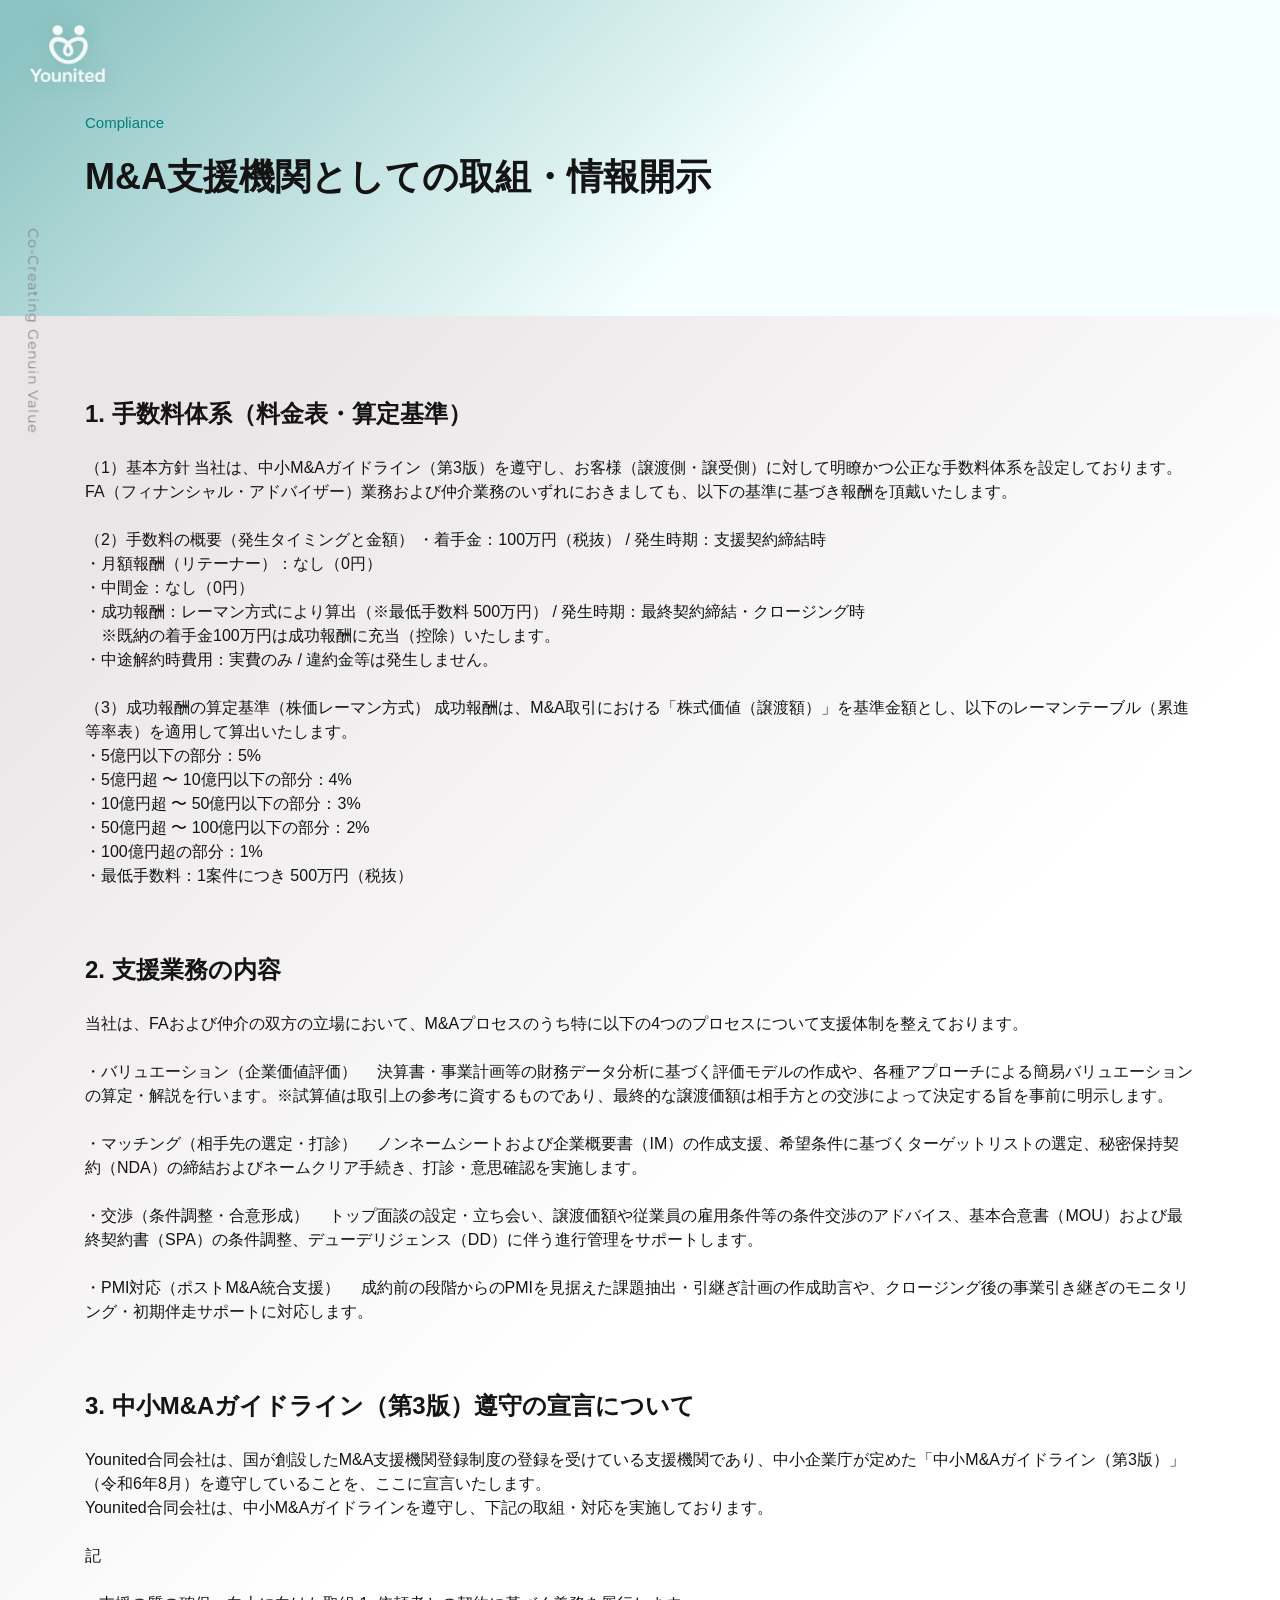
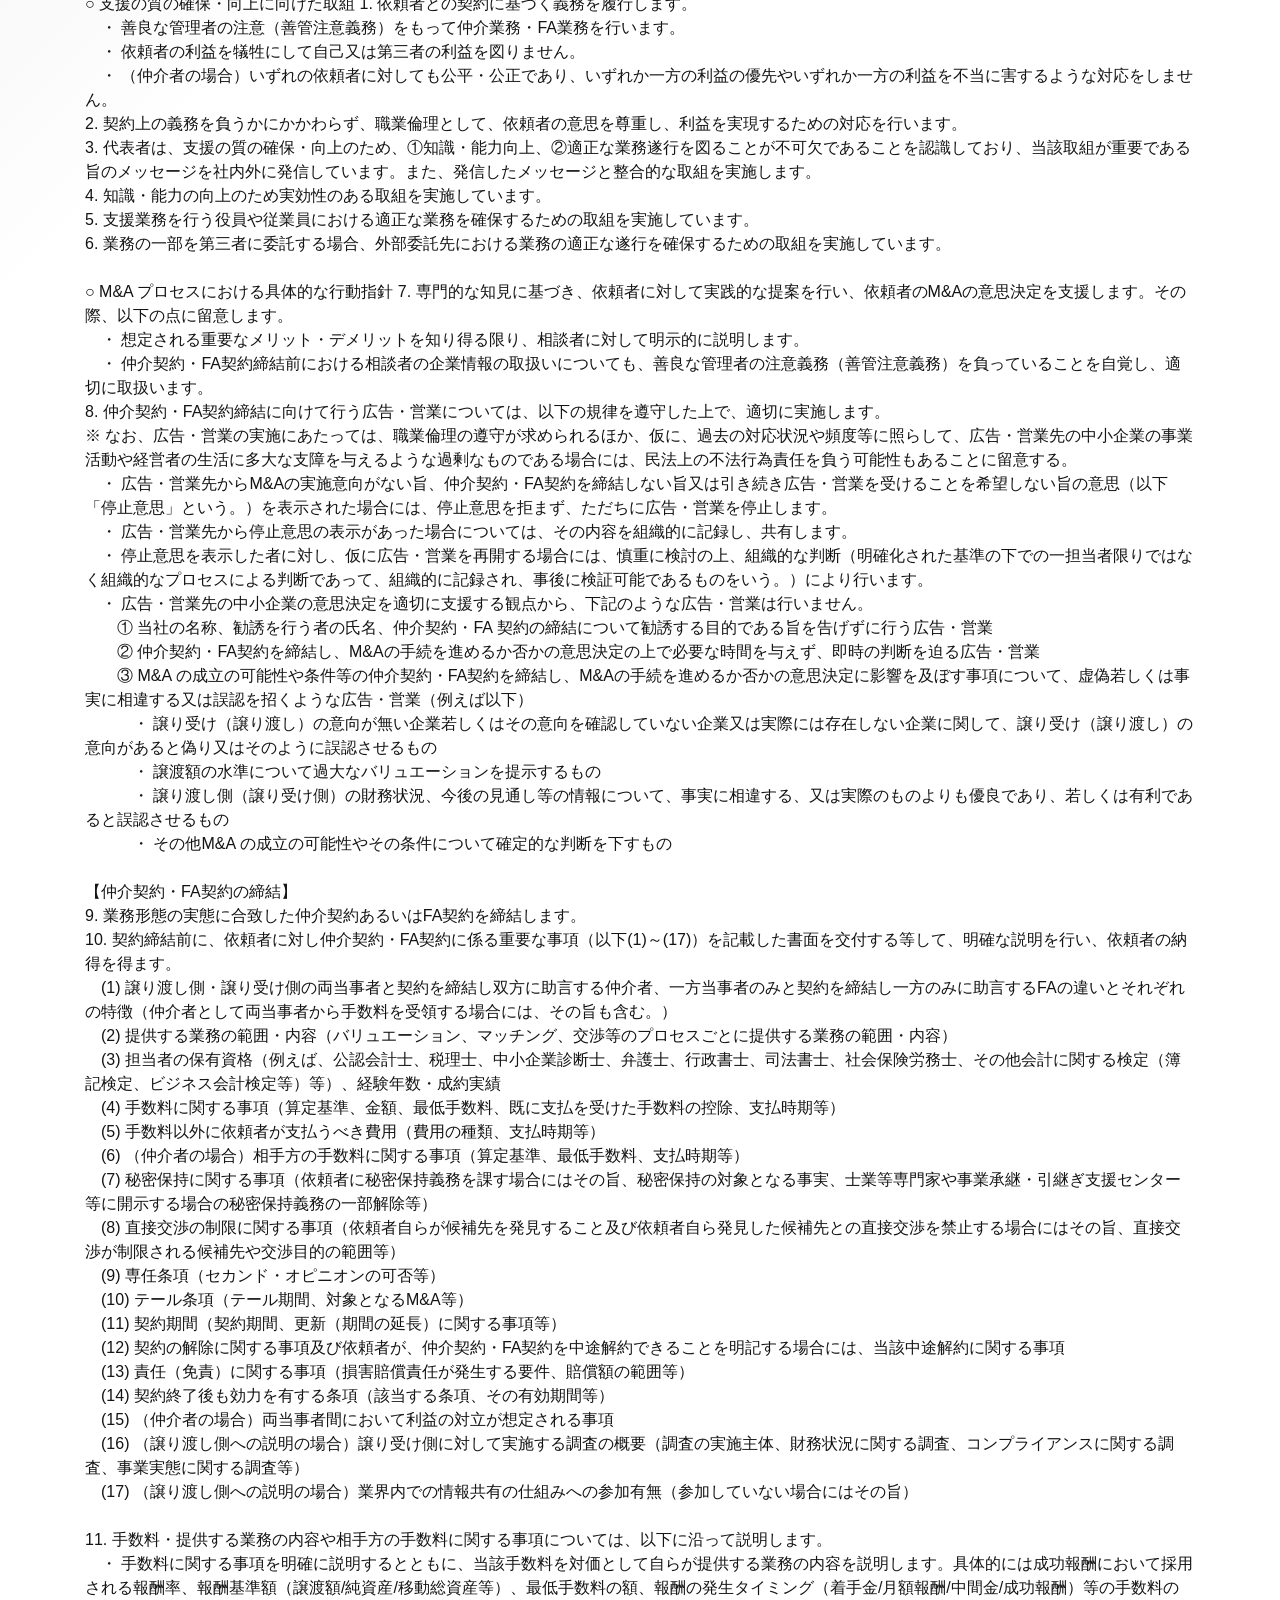
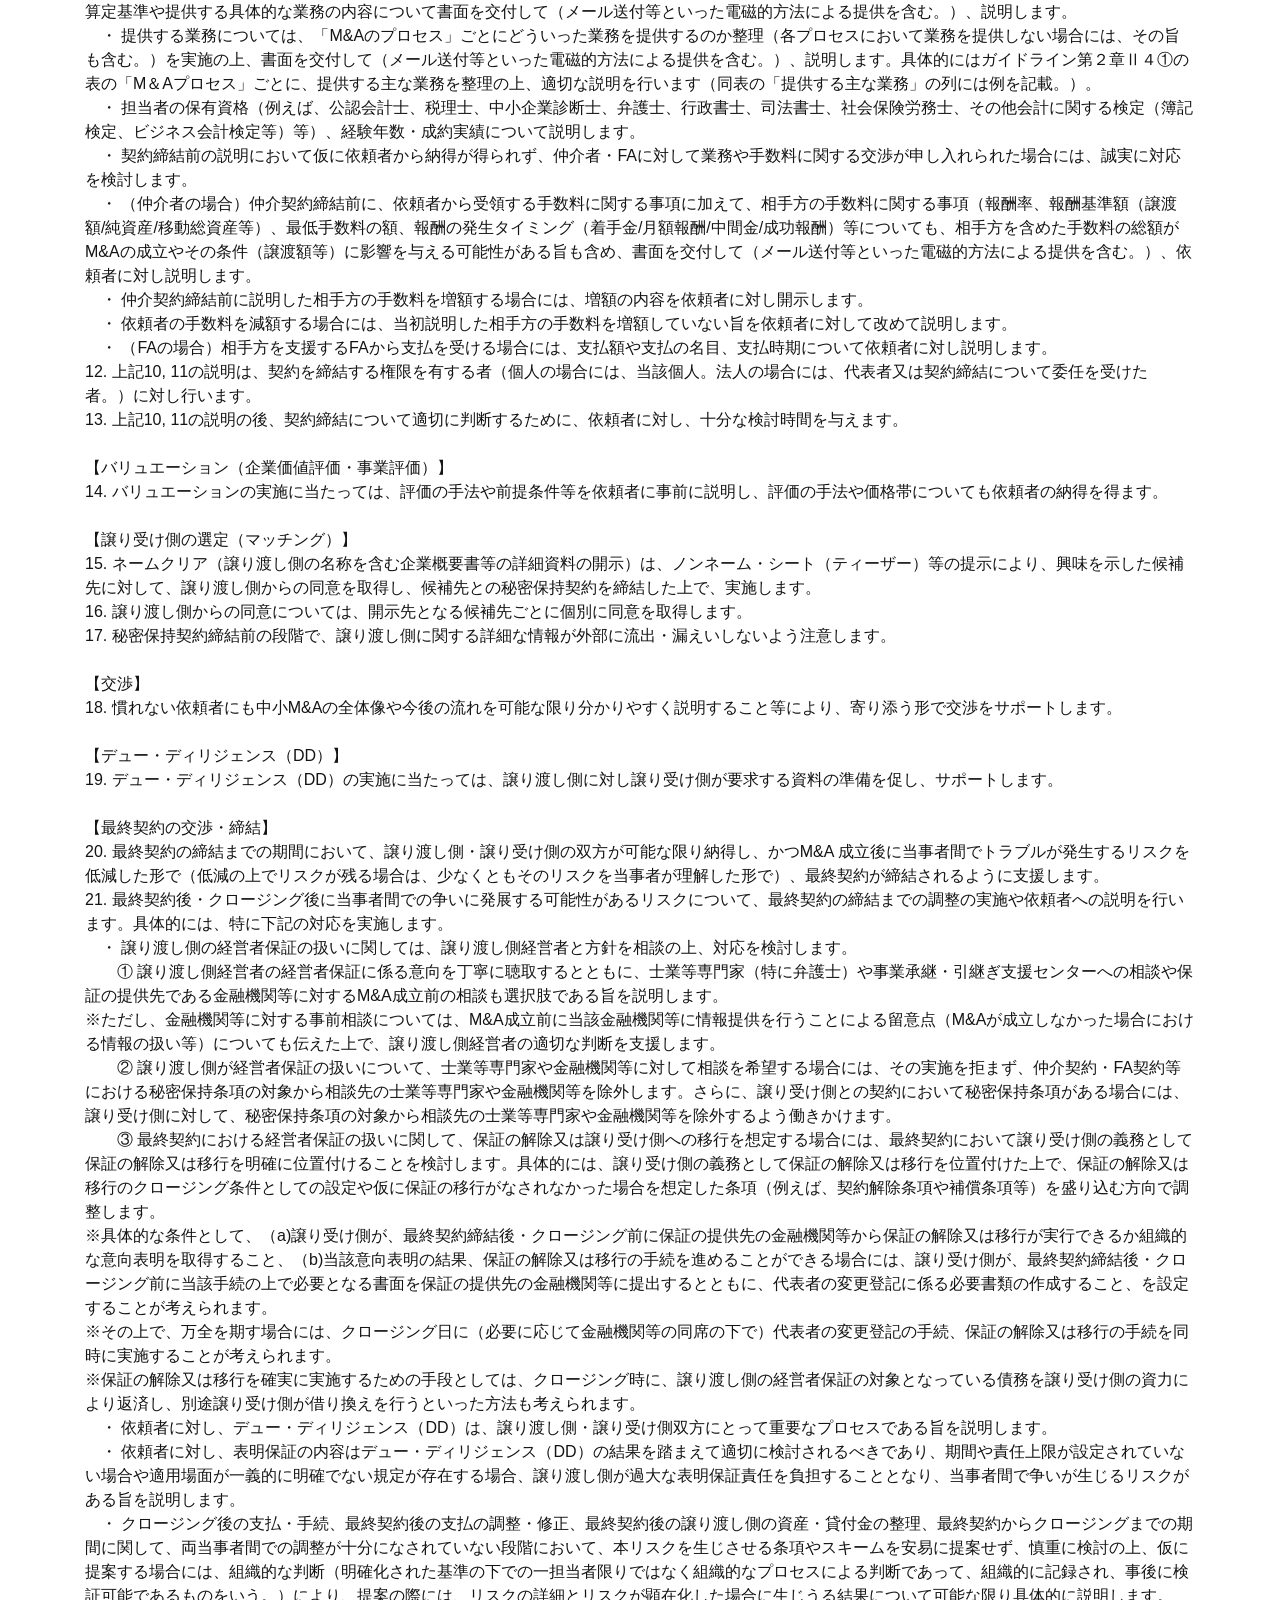
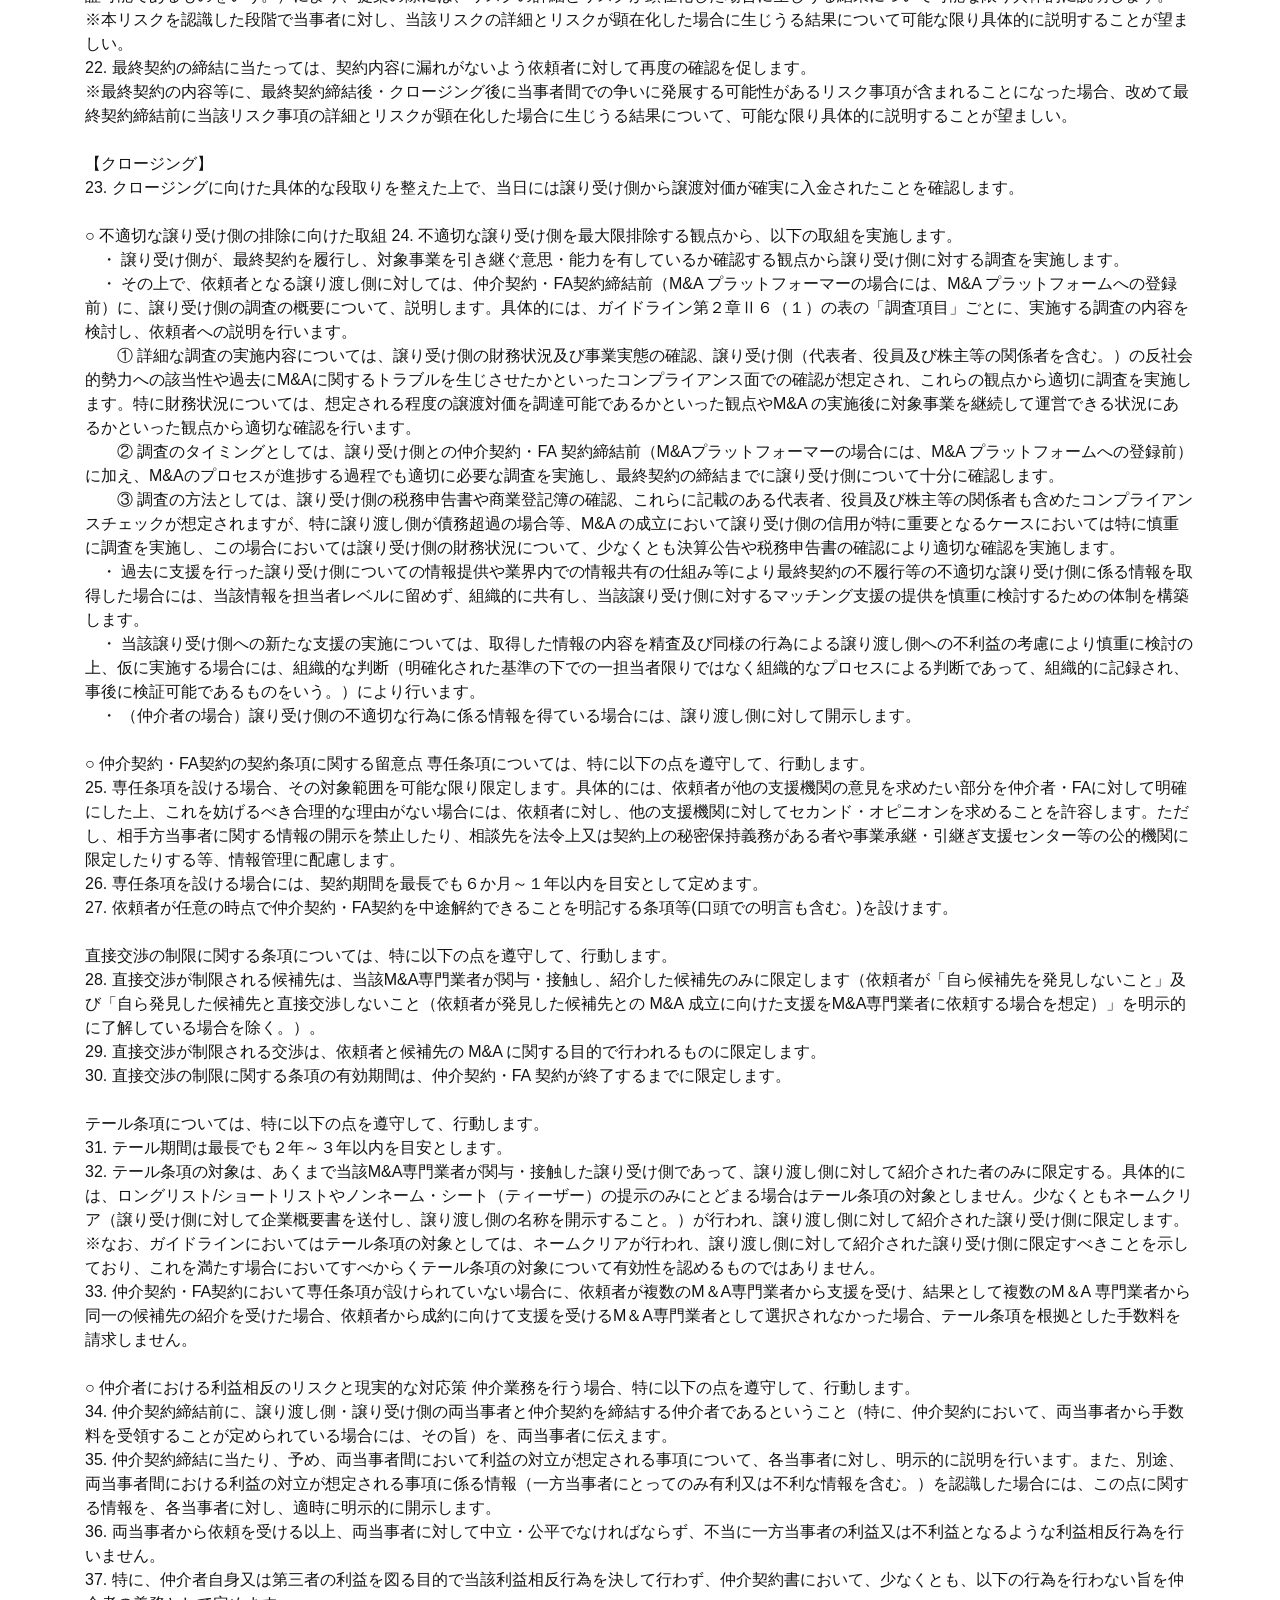
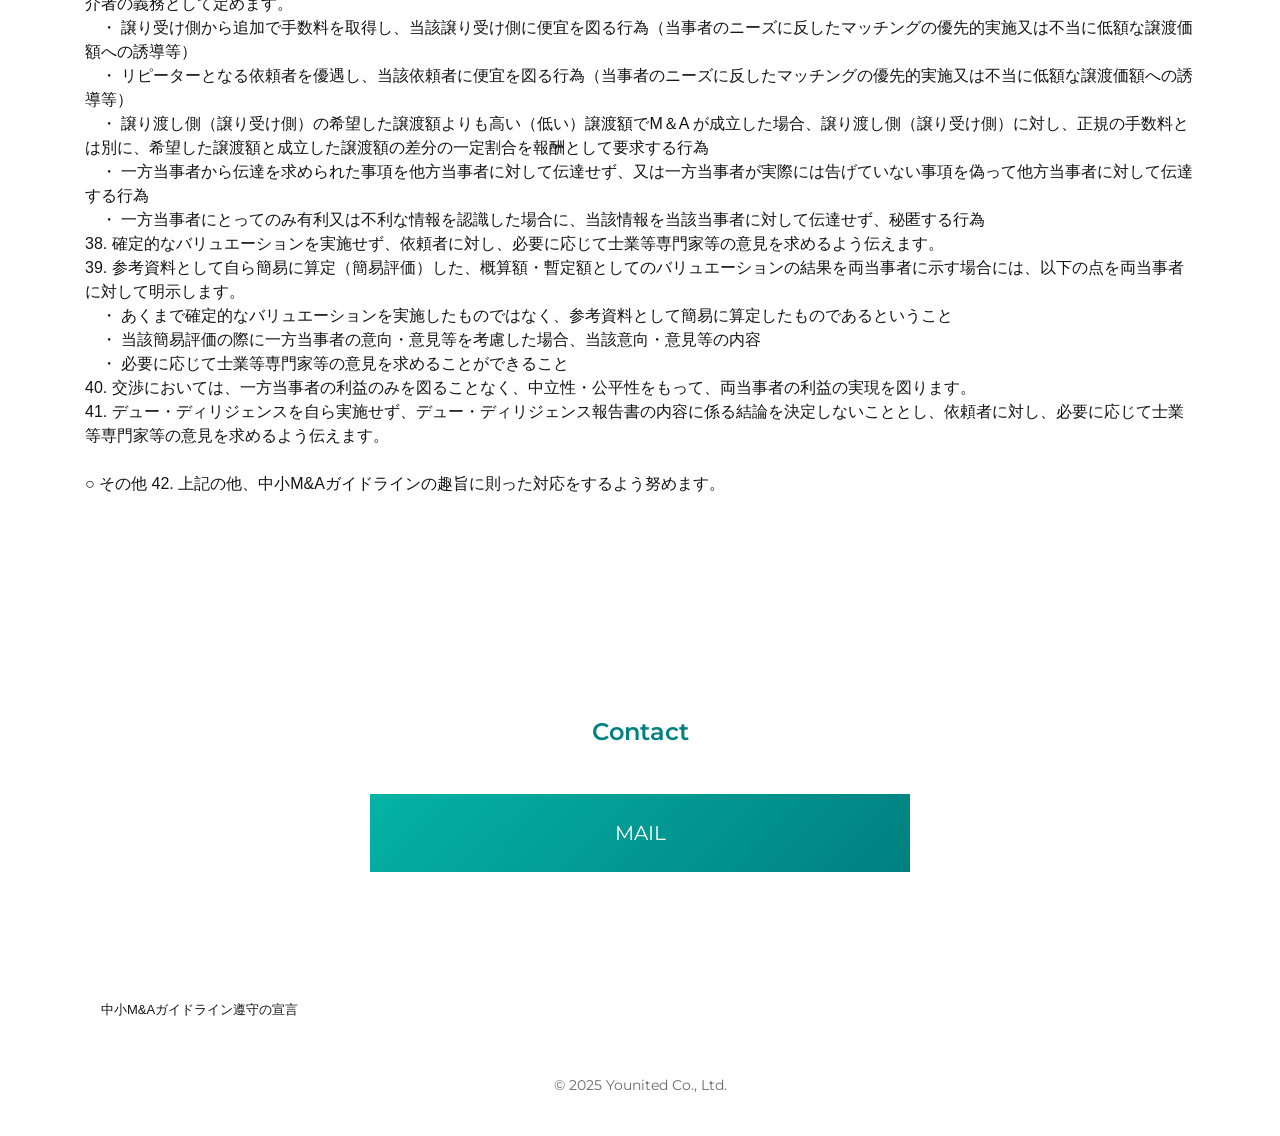
==== compliance.html @ 8686990c "Add files via upload" ====
<!DOCTYPE html>
<html lang="ja">

<head>
    <meta charset="UTF-8">
    <meta name="viewport" content="width=device-width, initial-scale=1.0">
    <title>中小M&amp;Aガイドライン遵守の宣言 | younited</title>
    <link rel="icon" href="/favicon.ico" sizes="any">
    <link rel="icon" href="/icon-192x192.png" type="image/png" sizes="192x192">
    <link rel="apple-touch-icon" href="/apple-touch-icon-180x180.png">
    <link rel="manifest" href="/manifest.json">
    <link rel="preconnect" href="https://fonts.googleapis.com">
    <link rel="preconnect" href="https://fonts.gstatic.com" crossorigin>
    <link
        href="https://fonts.googleapis.com/css2?family=Montserrat:wght@400;600;700&family=Noto+Sans+JP:wght@400;600;700&display=swap"
        rel="stylesheet">
    <link rel="stylesheet" href="./css/index.css">
    <link rel="stylesheet" href="./css/page.css">
</head>

<body>
    <header>
        <h1 class="main-logo"><a href="/"><img src="./img/logo.png" alt="younited"></a></h1>
        <p class="main-treat dn-sp">Co-Creating&nbsp;Genuin&nbsp;Value</p>
        <!-- <a class="policy dn-sp" href="">Privacy&nbsp;Policy</a> -->
    </header>
    <main class="l-main">
        <section class="section-page-main">
            <div class="section-content page-main-txtarea">
                <h1 class="page-main-ttl"><span>Compliance</span>M&A支援機関としての取組・情報開示</h1>
            </div>
        </section>
        <section class="section-page-content">
            <div class="section-content">
                <div class="page-txt-block">
                    <h2 class="page-ttl">1. 手数料体系（料金表・算定基準）</h2>
                    <p class="page-txt">
                        <span class="page-txt-ttl-sub">（1）基本方針</span>
                        当社は、中小M&Aガイドライン（第3版）を遵守し、お客様（譲渡側・譲受側）に対して明瞭かつ公正な手数料体系を設定しております。FA（フィナンシャル・アドバイザー）業務および仲介業務のいずれにおきましても、以下の基準に基づき報酬を頂戴いたします。<br>
                        <br>
                        <span class="page-txt-ttl-sub">（2）手数料の概要（発生タイミングと金額）</span>
                        ・着手金：100万円（税抜） / 発生時期：支援契約締結時<br>
                        ・月額報酬（リテーナー）：なし（0円）<br>
                        ・中間金：なし（0円）<br>
                        ・成功報酬：レーマン方式により算出（※最低手数料 500万円） / 発生時期：最終契約締結・クロージング時<br>
                        　※既納の着手金100万円は成功報酬に充当（控除）いたします。<br>
                        ・中途解約時費用：実費のみ / 違約金等は発生しません。<br>
                        <br>
                        <span class="page-txt-ttl-sub">（3）成功報酬の算定基準（株価レーマン方式）</span>
                        成功報酬は、M&A取引における「株式価値（譲渡額）」を基準金額とし、以下のレーマンテーブル（累進等率表）を適用して算出いたします。<br>
                        ・5億円以下の部分：5%<br>
                        ・5億円超 〜 10億円以下の部分：4%<br>
                        ・10億円超 〜 50億円以下の部分：3%<br>
                        ・50億円超 〜 100億円以下の部分：2%<br>
                        ・100億円超の部分：1%<br>
                        ・最低手数料：1案件につき 500万円（税抜）
                    </p>
                </div>
            </div>
            <div class="section-content">
                <div class="page-txt-block">
                    <h2 class="page-ttl">2. 支援業務の内容</h2>
                    <p class="page-txt">
                        当社は、FAおよび仲介の双方の立場において、M&Aプロセスのうち特に以下の4つのプロセスについて支援体制を整えております。<br>
                        <br>
                        <span class="page-txt-ttl-sub">・バリュエーション（企業価値評価）</span>
                        　決算書・事業計画等の財務データ分析に基づく評価モデルの作成や、各種アプローチによる簡易バリュエーションの算定・解説を行います。※試算値は取引上の参考に資するものであり、最終的な譲渡価額は相手方との交渉によって決定する旨を事前に明示します。<br>
                        <br>
                        <span class="page-txt-ttl-sub">・マッチング（相手先の選定・打診）</span>
                        　ノンネームシートおよび企業概要書（IM）の作成支援、希望条件に基づくターゲットリストの選定、秘密保持契約（NDA）の締結およびネームクリア手続き、打診・意思確認を実施します。<br>
                        <br>
                        <span class="page-txt-ttl-sub">・交渉（条件調整・合意形成）</span>
                        　トップ面談の設定・立ち会い、譲渡価額や従業員の雇用条件等の条件交渉のアドバイス、基本合意書（MOU）および最終契約書（SPA）の条件調整、デューデリジェンス（DD）に伴う進行管理をサポートします。<br>
                        <br>
                        <span class="page-txt-ttl-sub">・PMI対応（ポストM&A統合支援）</span>
                        　成約前の段階からのPMIを見据えた課題抽出・引継ぎ計画の作成助言や、クロージング後の事業引き継ぎのモニタリング・初期伴走サポートに対応します。
                    </p>
                </div>
                <div class="page-txt-block">
                    <h2 class="page-ttl">3. 中小M&Aガイドライン（第3版）遵守の宣言について</h2>
                    <p class="page-txt">
                        Younited合同会社は、国が創設したM&A支援機関登録制度の登録を受けている支援機関であり、中小企業庁が定めた「中小M&Aガイドライン（第3版）」（令和6年8月）を遵守していることを、ここに宣言いたします。<br>
                        Younited合同会社は、中小M&Aガイドラインを遵守し、下記の取組・対応を実施しております。<br>
                        <br>
                        記<br>
                        <br>

                        <span class="page-txt-ttl-sub">○ 支援の質の確保・向上に向けた取組</span>
                        1. 依頼者との契約に基づく義務を履行します。<br>
                        　・ 善良な管理者の注意（善管注意義務）をもって仲介業務・FA業務を行います。<br>
                        　・ 依頼者の利益を犠牲にして自己又は第三者の利益を図りません。<br>
                        　・ （仲介者の場合）いずれの依頼者に対しても公平・公正であり、いずれか一方の利益の優先やいずれか一方の利益を不当に害するような対応をしません。<br>
                        2. 契約上の義務を負うかにかかわらず、職業倫理として、依頼者の意思を尊重し、利益を実現するための対応を行います。<br>
                        3.
                        代表者は、支援の質の確保・向上のため、①知識・能力向上、②適正な業務遂行を図ることが不可欠であることを認識しており、当該取組が重要である旨のメッセージを社内外に発信しています。また、発信したメッセージと整合的な取組を実施します。<br>
                        4. 知識・能力の向上のため実効性のある取組を実施しています。<br>
                        5. 支援業務を行う役員や従業員における適正な業務を確保するための取組を実施しています。<br>
                        6. 業務の一部を第三者に委託する場合、外部委託先における業務の適正な遂行を確保するための取組を実施しています。<br>
                        <br>

                        <span class="page-txt-ttl-sub">○ M&A プロセスにおける具体的な行動指針</span>
                        7. 専門的な知見に基づき、依頼者に対して実践的な提案を行い、依頼者のM&Aの意思決定を支援します。その際、以下の点に留意します。<br>
                        　・ 想定される重要なメリット・デメリットを知り得る限り、相談者に対して明示的に説明します。<br>
                        　・ 仲介契約・FA契約締結前における相談者の企業情報の取扱いについても、善良な管理者の注意義務（善管注意義務）を負っていることを自覚し、適切に取扱います。<br>
                        8. 仲介契約・FA契約締結に向けて行う広告・営業については、以下の規律を遵守した上で、適切に実施します。<br>
                        ※
                        なお、広告・営業の実施にあたっては、職業倫理の遵守が求められるほか、仮に、過去の対応状況や頻度等に照らして、広告・営業先の中小企業の事業活動や経営者の生活に多大な支障を与えるような過剰なものである場合には、民法上の不法行為責任を負う可能性もあることに留意する。<br>
                        　・
                        広告・営業先からM&Aの実施意向がない旨、仲介契約・FA契約を締結しない旨又は引き続き広告・営業を受けることを希望しない旨の意思（以下「停止意思」という。）を表示された場合には、停止意思を拒まず、ただちに広告・営業を停止します。<br>
                        　・ 広告・営業先から停止意思の表示があった場合については、その内容を組織的に記録し、共有します。<br>
                        　・
                        停止意思を表示した者に対し、仮に広告・営業を再開する場合には、慎重に検討の上、組織的な判断（明確化された基準の下での一担当者限りではなく組織的なプロセスによる判断であって、組織的に記録され、事後に検証可能であるものをいう。）により行います。<br>
                        　・ 広告・営業先の中小企業の意思決定を適切に支援する観点から、下記のような広告・営業は行いません。<br>
                        　　① 当社の名称、勧誘を行う者の氏名、仲介契約・FA 契約の締結について勧誘する目的である旨を告げずに行う広告・営業<br>
                        　　② 仲介契約・FA契約を締結し、M&Aの手続を進めるか否かの意思決定の上で必要な時間を与えず、即時の判断を迫る広告・営業<br>
                        　　③ M&A
                        の成立の可能性や条件等の仲介契約・FA契約を締結し、M&Aの手続を進めるか否かの意思決定に影響を及ぼす事項について、虚偽若しくは事実に相違する又は誤認を招くような広告・営業（例えば以下）<br>
                        　　　・ 譲り受け（譲り渡し）の意向が無い企業若しくはその意向を確認していない企業又は実際には存在しない企業に関して、譲り受け（譲り渡し）の意向があると偽り又はそのように誤認させるもの<br>
                        　　　・ 譲渡額の水準について過大なバリュエーションを提示するもの<br>
                        　　　・ 譲り渡し側（譲り受け側）の財務状況、今後の見通し等の情報について、事実に相違する、又は実際のものよりも優良であり、若しくは有利であると誤認させるもの<br>
                        　　　・ その他M&A の成立の可能性やその条件について確定的な判断を下すもの<br>
                        <br>

                        【仲介契約・FA契約の締結】<br>
                        9. 業務形態の実態に合致した仲介契約あるいはFA契約を締結します。<br>
                        10. 契約締結前に、依頼者に対し仲介契約・FA契約に係る重要な事項（以下(1)～(17)）を記載した書面を交付する等して、明確な説明を行い、依頼者の納得を得ます。<br>
                        　(1)
                        譲り渡し側・譲り受け側の両当事者と契約を締結し双方に助言する仲介者、一方当事者のみと契約を締結し一方のみに助言するFAの違いとそれぞれの特徴（仲介者として両当事者から手数料を受領する場合には、その旨も含む。）<br>
                        　(2) 提供する業務の範囲・内容（バリュエーション、マッチング、交渉等のプロセスごとに提供する業務の範囲・内容）<br>
                        　(3)
                        担当者の保有資格（例えば、公認会計士、税理士、中小企業診断士、弁護士、行政書士、司法書士、社会保険労務士、その他会計に関する検定（簿記検定、ビジネス会計検定等）等）、経験年数・成約実績<br>
                        　(4) 手数料に関する事項（算定基準、金額、最低手数料、既に支払を受けた手数料の控除、支払時期等）<br>
                        　(5) 手数料以外に依頼者が支払うべき費用（費用の種類、支払時期等）<br>
                        　(6) （仲介者の場合）相手方の手数料に関する事項（算定基準、最低手数料、支払時期等）<br>
                        　(7)
                        秘密保持に関する事項（依頼者に秘密保持義務を課す場合にはその旨、秘密保持の対象となる事実、士業等専門家や事業承継・引継ぎ支援センター等に開示する場合の秘密保持義務の一部解除等）<br>
                        　(8) 直接交渉の制限に関する事項（依頼者自らが候補先を発見すること及び依頼者自ら発見した候補先との直接交渉を禁止する場合にはその旨、直接交渉が制限される候補先や交渉目的の範囲等）<br>
                        　(9) 専任条項（セカンド・オピニオンの可否等）<br>
                        　(10) テール条項（テール期間、対象となるM&A等）<br>
                        　(11) 契約期間（契約期間、更新（期間の延長）に関する事項等）<br>
                        　(12) 契約の解除に関する事項及び依頼者が、仲介契約・FA契約を中途解約できることを明記する場合には、当該中途解約に関する事項<br>
                        　(13) 責任（免責）に関する事項（損害賠償責任が発生する要件、賠償額の範囲等）<br>
                        　(14) 契約終了後も効力を有する条項（該当する条項、その有効期間等）<br>
                        　(15) （仲介者の場合）両当事者間において利益の対立が想定される事項<br>
                        　(16) （譲り渡し側への説明の場合）譲り受け側に対して実施する調査の概要（調査の実施主体、財務状況に関する調査、コンプライアンスに関する調査、事業実態に関する調査等）<br>
                        　(17) （譲り渡し側への説明の場合）業界内での情報共有の仕組みへの参加有無（参加していない場合にはその旨）<br>
                        <br>

                        11. 手数料・提供する業務の内容や相手方の手数料に関する事項については、以下に沿って説明します。<br>
                        　・
                        手数料に関する事項を明確に説明するとともに、当該手数料を対価として自らが提供する業務の内容を説明します。具体的には成功報酬において採用される報酬率、報酬基準額（譲渡額/純資産/移動総資産等）、最低手数料の額、報酬の発生タイミング（着手金/月額報酬/中間金/成功報酬）等の手数料の算定基準や提供する具体的な業務の内容について書面を交付して（メール送付等といった電磁的方法による提供を含む。）、説明します。<br>
                        　・
                        提供する業務については、「M&Aのプロセス」ごとにどういった業務を提供するのか整理（各プロセスにおいて業務を提供しない場合には、その旨も含む。）を実施の上、書面を交付して（メール送付等といった電磁的方法による提供を含む。）、説明します。具体的にはガイドライン第２章Ⅱ４①の表の「M＆Aプロセス」ごとに、提供する主な業務を整理の上、適切な説明を行います（同表の「提供する主な業務」の列には例を記載。）。<br>
                        　・
                        担当者の保有資格（例えば、公認会計士、税理士、中小企業診断士、弁護士、行政書士、司法書士、社会保険労務士、その他会計に関する検定（簿記検定、ビジネス会計検定等）等）、経験年数・成約実績について説明します。<br>
                        　・ 契約締結前の説明において仮に依頼者から納得が得られず、仲介者・FAに対して業務や手数料に関する交渉が申し入れられた場合には、誠実に対応を検討します。<br>
                        　・
                        （仲介者の場合）仲介契約締結前に、依頼者から受領する手数料に関する事項に加えて、相手方の手数料に関する事項（報酬率、報酬基準額（譲渡額/純資産/移動総資産等）、最低手数料の額、報酬の発生タイミング（着手金/月額報酬/中間金/成功報酬）等についても、相手方を含めた手数料の総額がM&Aの成立やその条件（譲渡額等）に影響を与える可能性がある旨も含め、書面を交付して（メール送付等といった電磁的方法による提供を含む。）、依頼者に対し説明します。<br>
                        　・ 仲介契約締結前に説明した相手方の手数料を増額する場合には、増額の内容を依頼者に対し開示します。<br>
                        　・ 依頼者の手数料を減額する場合には、当初説明した相手方の手数料を増額していない旨を依頼者に対して改めて説明します。<br>
                        　・ （FAの場合）相手方を支援するFAから支払を受ける場合には、支払額や支払の名目、支払時期について依頼者に対し説明します。<br>
                        12. 上記10, 11の説明は、契約を締結する権限を有する者（個人の場合には、当該個人。法人の場合には、代表者又は契約締結について委任を受けた者。）に対し行います。<br>
                        13. 上記10, 11の説明の後、契約締結について適切に判断するために、依頼者に対し、十分な検討時間を与えます。<br>
                        <br>

                        【バリュエーション（企業価値評価・事業評価）】<br>
                        14. バリュエーションの実施に当たっては、評価の手法や前提条件等を依頼者に事前に説明し、評価の手法や価格帯についても依頼者の納得を得ます。<br>
                        <br>

                        【譲り受け側の選定（マッチング）】<br>
                        15.
                        ネームクリア（譲り渡し側の名称を含む企業概要書等の詳細資料の開示）は、ノンネーム・シート（ティーザー）等の提示により、興味を示した候補先に対して、譲り渡し側からの同意を取得し、候補先との秘密保持契約を締結した上で、実施します。<br>
                        16. 譲り渡し側からの同意については、開示先となる候補先ごとに個別に同意を取得します。<br>
                        17. 秘密保持契約締結前の段階で、譲り渡し側に関する詳細な情報が外部に流出・漏えいしないよう注意します。<br>
                        <br>

                        【交渉】<br>
                        18. 慣れない依頼者にも中小M&Aの全体像や今後の流れを可能な限り分かりやすく説明すること等により、寄り添う形で交渉をサポートします。<br>
                        <br>

                        【デュー・ディリジェンス（DD）】<br>
                        19. デュー・ディリジェンス（DD）の実施に当たっては、譲り渡し側に対し譲り受け側が要求する資料の準備を促し、サポートします。<br>
                        <br>

                        【最終契約の交渉・締結】<br>
                        20. 最終契約の締結までの期間において、譲り渡し側・譲り受け側の双方が可能な限り納得し、かつM&A
                        成立後に当事者間でトラブルが発生するリスクを低減した形で（低減の上でリスクが残る場合は、少なくともそのリスクを当事者が理解した形で）、最終契約が締結されるように支援します。<br>
                        21.
                        最終契約後・クロージング後に当事者間での争いに発展する可能性があるリスクについて、最終契約の締結までの調整の実施や依頼者への説明を行います。具体的には、特に下記の対応を実施します。<br>
                        　・ 譲り渡し側の経営者保証の扱いに関しては、譲り渡し側経営者と方針を相談の上、対応を検討します。<br>
                        　　①
                        譲り渡し側経営者の経営者保証に係る意向を丁寧に聴取するとともに、士業等専門家（特に弁護士）や事業承継・引継ぎ支援センターへの相談や保証の提供先である金融機関等に対するM&A成立前の相談も選択肢である旨を説明します。<br>
                        ※ただし、金融機関等に対する事前相談については、M&A成立前に当該金融機関等に情報提供を行うことによる留意点（M&Aが成立しなかった場合における情報の扱い等）についても伝えた上で、譲り渡し側経営者の適切な判断を支援します。<br>
                        　　②
                        譲り渡し側が経営者保証の扱いについて、士業等専門家や金融機関等に対して相談を希望する場合には、その実施を拒まず、仲介契約・FA契約等における秘密保持条項の対象から相談先の士業等専門家や金融機関等を除外します。さらに、譲り受け側との契約において秘密保持条項がある場合には、譲り受け側に対して、秘密保持条項の対象から相談先の士業等専門家や金融機関等を除外するよう働きかけます。<br>
                        　　③
                        最終契約における経営者保証の扱いに関して、保証の解除又は譲り受け側への移行を想定する場合には、最終契約において譲り受け側の義務として保証の解除又は移行を明確に位置付けることを検討します。具体的には、譲り受け側の義務として保証の解除又は移行を位置付けた上で、保証の解除又は移行のクロージング条件としての設定や仮に保証の移行がなされなかった場合を想定した条項（例えば、契約解除条項や補償条項等）を盛り込む方向で調整します。<br>
                        ※具体的な条件として、（a)譲り受け側が、最終契約締結後・クロージング前に保証の提供先の金融機関等から保証の解除又は移行が実行できるか組織的な意向表明を取得すること、（b)当該意向表明の結果、保証の解除又は移行の手続を進めることができる場合には、譲り受け側が、最終契約締結後・クロージング前に当該手続の上で必要となる書面を保証の提供先の金融機関等に提出するとともに、代表者の変更登記に係る必要書類の作成すること、を設定することが考えられます。<br>
                        ※その上で、万全を期す場合には、クロージング日に（必要に応じて金融機関等の同席の下で）代表者の変更登記の手続、保証の解除又は移行の手続を同時に実施することが考えられます。<br>
                        ※保証の解除又は移行を確実に実施するための手段としては、クロージング時に、譲り渡し側の経営者保証の対象となっている債務を譲り受け側の資力により返済し、別途譲り受け側が借り換えを行うといった方法も考えられます。<br>
                        　・ 依頼者に対し、デュー・ディリジェンス（DD）は、譲り渡し側・譲り受け側双方にとって重要なプロセスである旨を説明します。<br>
                        　・
                        依頼者に対し、表明保証の内容はデュー・ディリジェンス（DD）の結果を踏まえて適切に検討されるべきであり、期間や責任上限が設定されていない場合や適用場面が一義的に明確でない規定が存在する場合、譲り渡し側が過大な表明保証責任を負担することとなり、当事者間で争いが生じるリスクがある旨を説明します。<br>
                        　・
                        クロージング後の支払・手続、最終契約後の支払の調整・修正、最終契約後の譲り渡し側の資産・貸付金の整理、最終契約からクロージングまでの期間に関して、両当事者間での調整が十分になされていない段階において、本リスクを生じさせる条項やスキームを安易に提案せず、慎重に検討の上、仮に提案する場合には、組織的な判断（明確化された基準の下での一担当者限りではなく組織的なプロセスによる判断であって、組織的に記録され、事後に検証可能であるものをいう。）により、提案の際には、リスクの詳細とリスクが顕在化した場合に生じうる結果について可能な限り具体的に説明します。<br>
                        ※本リスクを認識した段階で当事者に対し、当該リスクの詳細とリスクが顕在化した場合に生じうる結果について可能な限り具体的に説明することが望ましい。<br>
                        22. 最終契約の締結に当たっては、契約内容に漏れがないよう依頼者に対して再度の確認を促します。<br>
                        ※最終契約の内容等に、最終契約締結後・クロージング後に当事者間での争いに発展する可能性があるリスク事項が含まれることになった場合、改めて最終契約締結前に当該リスク事項の詳細とリスクが顕在化した場合に生じうる結果について、可能な限り具体的に説明することが望ましい。<br>
                        <br>

                        【クロージング】<br>
                        23. クロージングに向けた具体的な段取りを整えた上で、当日には譲り受け側から譲渡対価が確実に入金されたことを確認します。<br>
                        <br>

                        <span class="page-txt-ttl-sub">○ 不適切な譲り受け側の排除に向けた取組</span>
                        24. 不適切な譲り受け側を最大限排除する観点から、以下の取組を実施します。<br>
                        　・ 譲り受け側が、最終契約を履行し、対象事業を引き継ぐ意思・能力を有しているか確認する観点から譲り受け側に対する調査を実施します。<br>
                        　・ その上で、依頼者となる譲り渡し側に対しては、仲介契約・FA契約締結前（M&A プラットフォーマーの場合には、M&A
                        プラットフォームへの登録前）に、譲り受け側の調査の概要について、説明します。具体的には、ガイドライン第２章Ⅱ６（１）の表の「調査項目」ごとに、実施する調査の内容を検討し、依頼者への説明を行います。<br>
                        　　①
                        詳細な調査の実施内容については、譲り受け側の財務状況及び事業実態の確認、譲り受け側（代表者、役員及び株主等の関係者を含む。）の反社会的勢力への該当性や過去にM&Aに関するトラブルを生じさせたかといったコンプライアンス面での確認が想定され、これらの観点から適切に調査を実施します。特に財務状況については、想定される程度の譲渡対価を調達可能であるかといった観点やM&A
                        の実施後に対象事業を継続して運営できる状況にあるかといった観点から適切な確認を行います。<br>
                        　　② 調査のタイミングとしては、譲り受け側との仲介契約・FA 契約締結前（M&Aプラットフォーマーの場合には、M&A
                        プラットフォームへの登録前）に加え、M&Aのプロセスが進捗する過程でも適切に必要な調査を実施し、最終契約の締結までに譲り受け側について十分に確認します。<br>
                        　　③
                        調査の方法としては、譲り受け側の税務申告書や商業登記簿の確認、これらに記載のある代表者、役員及び株主等の関係者も含めたコンプライアンスチェックが想定されますが、特に譲り渡し側が債務超過の場合等、M&A
                        の成立において譲り受け側の信用が特に重要となるケースにおいては特に慎重に調査を実施し、この場合においては譲り受け側の財務状況について、少なくとも決算公告や税務申告書の確認により適切な確認を実施します。<br>
                        　・
                        過去に支援を行った譲り受け側についての情報提供や業界内での情報共有の仕組み等により最終契約の不履行等の不適切な譲り受け側に係る情報を取得した場合には、当該情報を担当者レベルに留めず、組織的に共有し、当該譲り受け側に対するマッチング支援の提供を慎重に検討するための体制を構築します。<br>
                        　・
                        当該譲り受け側への新たな支援の実施については、取得した情報の内容を精査及び同様の行為による譲り渡し側への不利益の考慮により慎重に検討の上、仮に実施する場合には、組織的な判断（明確化された基準の下での一担当者限りではなく組織的なプロセスによる判断であって、組織的に記録され、事後に検証可能であるものをいう。）により行います。<br>
                        　・ （仲介者の場合）譲り受け側の不適切な行為に係る情報を得ている場合には、譲り渡し側に対して開示します。<br>
                        <br>

                        <span class="page-txt-ttl-sub">○ 仲介契約・FA契約の契約条項に関する留意点</span>
                        専任条項については、特に以下の点を遵守して、行動します。<br>
                        25.
                        専任条項を設ける場合、その対象範囲を可能な限り限定します。具体的には、依頼者が他の支援機関の意見を求めたい部分を仲介者・FAに対して明確にした上、これを妨げるべき合理的な理由がない場合には、依頼者に対し、他の支援機関に対してセカンド・オピニオンを求めることを許容します。ただし、相手方当事者に関する情報の開示を禁止したり、相談先を法令上又は契約上の秘密保持義務がある者や事業承継・引継ぎ支援センター等の公的機関に限定したりする等、情報管理に配慮します。<br>
                        26. 専任条項を設ける場合には、契約期間を最長でも６か月～１年以内を目安として定めます。<br>
                        27. 依頼者が任意の時点で仲介契約・FA契約を中途解約できることを明記する条項等(口頭での明言も含む。)を設けます。<br>
                        <br>

                        直接交渉の制限に関する条項については、特に以下の点を遵守して、行動します。<br>
                        28.
                        直接交渉が制限される候補先は、当該M&A専門業者が関与・接触し、紹介した候補先のみに限定します（依頼者が「自ら候補先を発見しないこと」及び「自ら発見した候補先と直接交渉しないこと（依頼者が発見した候補先との
                        M&A
                        成立に向けた支援をM&A専門業者に依頼する場合を想定）」を明示的に了解している場合を除く。）。<br>
                        29. 直接交渉が制限される交渉は、依頼者と候補先の M&A に関する目的で行われるものに限定します。<br>
                        30. 直接交渉の制限に関する条項の有効期間は、仲介契約・FA 契約が終了するまでに限定します。<br>
                        <br>

                        テール条項については、特に以下の点を遵守して、行動します。<br>
                        31. テール期間は最長でも２年～３年以内を目安とします。<br>
                        32.
                        テール条項の対象は、あくまで当該M&A専門業者が関与・接触した譲り受け側であって、譲り渡し側に対して紹介された者のみに限定する。具体的には、ロングリスト/ショートリストやノンネーム・シート（ティーザー）の提示のみにとどまる場合はテール条項の対象としません。少なくともネームクリア（譲り受け側に対して企業概要書を送付し、譲り渡し側の名称を開示すること。）が行われ、譲り渡し側に対して紹介された譲り受け側に限定します。<br>
                        ※なお、ガイドラインにおいてはテール条項の対象としては、ネームクリアが行われ、譲り渡し側に対して紹介された譲り受け側に限定すべきことを示しており、これを満たす場合においてすべからくテール条項の対象について有効性を認めるものではありません。<br>
                        33. 仲介契約・FA契約において専任条項が設けられていない場合に、依頼者が複数のM＆A専門業者から支援を受け、結果として複数のM＆A
                        専門業者から同一の候補先の紹介を受けた場合、依頼者から成約に向けて支援を受けるM＆A専門業者として選択されなかった場合、テール条項を根拠とした手数料を請求しません。<br>
                        <br>

                        <span class="page-txt-ttl-sub">○ 仲介者における利益相反のリスクと現実的な対応策</span>
                        仲介業務を行う場合、特に以下の点を遵守して、行動します。<br>
                        34.
                        仲介契約締結前に、譲り渡し側・譲り受け側の両当事者と仲介契約を締結する仲介者であるということ（特に、仲介契約において、両当事者から手数料を受領することが定められている場合には、その旨）を、両当事者に伝えます。<br>
                        35.
                        仲介契約締結に当たり、予め、両当事者間において利益の対立が想定される事項について、各当事者に対し、明示的に説明を行います。また、別途、両当事者間における利益の対立が想定される事項に係る情報（一方当事者にとってのみ有利又は不利な情報を含む。）を認識した場合には、この点に関する情報を、各当事者に対し、適時に明示的に開示します。<br>
                        36. 両当事者から依頼を受ける以上、両当事者に対して中立・公平でなければならず、不当に一方当事者の利益又は不利益となるような利益相反行為を行いません。<br>
                        37. 特に、仲介者自身又は第三者の利益を図る目的で当該利益相反行為を決して行わず、仲介契約書において、少なくとも、以下の行為を行わない旨を仲介者の義務として定めます。<br>
                        　・ 譲り受け側から追加で手数料を取得し、当該譲り受け側に便宜を図る行為（当事者のニーズに反したマッチングの優先的実施又は不当に低額な譲渡価額への誘導等）<br>
                        　・ リピーターとなる依頼者を優遇し、当該依頼者に便宜を図る行為（当事者のニーズに反したマッチングの優先的実施又は不当に低額な譲渡価額への誘導等）<br>
                        　・ 譲り渡し側（譲り受け側）の希望した譲渡額よりも高い（低い）譲渡額でM＆A
                        が成立した場合、譲り渡し側（譲り受け側）に対し、正規の手数料とは別に、希望した譲渡額と成立した譲渡額の差分の一定割合を報酬として要求する行為<br>
                        　・ 一方当事者から伝達を求められた事項を他方当事者に対して伝達せず、又は一方当事者が実際には告げていない事項を偽って他方当事者に対して伝達する行為<br>
                        　・ 一方当事者にとってのみ有利又は不利な情報を認識した場合に、当該情報を当該当事者に対して伝達せず、秘匿する行為<br>
                        38. 確定的なバリュエーションを実施せず、依頼者に対し、必要に応じて士業等専門家等の意見を求めるよう伝えます。<br>
                        39. 参考資料として自ら簡易に算定（簡易評価）した、概算額・暫定額としてのバリュエーションの結果を両当事者に示す場合には、以下の点を両当事者に対して明示します。<br>
                        　・ あくまで確定的なバリュエーションを実施したものではなく、参考資料として簡易に算定したものであるということ<br>
                        　・ 当該簡易評価の際に一方当事者の意向・意見等を考慮した場合、当該意向・意見等の内容<br>
                        　・ 必要に応じて士業等専門家等の意見を求めることができること<br>
                        40. 交渉においては、一方当事者の利益のみを図ることなく、中立性・公平性をもって、両当事者の利益の実現を図ります。<br>
                        41. デュー・ディリジェンスを自ら実施せず、デュー・ディリジェンス報告書の内容に係る結論を決定しないこととし、依頼者に対し、必要に応じて士業等専門家等の意見を求めるよう伝えます。<br>
                        <br>

                        <span class="page-txt-ttl-sub">○ その他</span>
                        42. 上記の他、中小M&Aガイドラインの趣旨に則った対応をするよう努めます。
                    </p>
                </div>
            </div>
        </section>
        <section class="section-contact" id="contact">
            <div class="section-content">
                <h2 class="section-ttl">Contact</h2>
                <div class="contact-wrapper fade-in-up">
                    <div class="contact-inner">
                        <a href="mailto:s.furukawa@younited.jp" class="contact-btn" target="_blank">MAIL</a>
                        <!-- <a href="" class="contact-btn" target="_blank">LINE</a> -->
                    </div>
                </div>
            </div>
        </section>
    </main>
    <footer>
        <div class="section-content">
            <div class="footer-link-wrapper">
                <a href="#" class="footer-link">中小M&Aガイドライン遵守の宣言</a>
                <!-- <a href="#" class="footer-link">プライバシーポリシー</a> -->
            </div>
            <small>&copy; 2025 Younited Co., Ltd.</small>
        </div>
    </footer>
    <script src="https://ajax.googleapis.com/ajax/libs/jquery/3.7.1/jquery.min.js"></script>
    <script src="./js/index.js"></script>
</body>

</html>
---- css/index.css ----
@charset "utf-8";

/* =============================================
 reset
============================================= */

/*! modern-reset | MIT License */
*,
::after,
::before {
    box-sizing: border-box
}

html {
    line-height: 1.15;
    -webkit-text-size-adjust: 100%
}

body {
    margin: 0;
    min-height: 100vh;
    text-rendering: optimizeSpeed;
    line-height: 1.5
}

img,
picture,
video,
canvas,
svg {
    display: block;
    max-width: 100%
}

input,
button,
textarea,
select {
    font: inherit
}

p,
h1,
h2,
h3,
h4,
h5,
h6 {
    overflow-wrap: break-word
}

ol,
ul {
    list-style: none;
    padding: 0;
    margin: 0
}

a {
    text-decoration: none;
    color: inherit
}

figure,
h1,
h2,
h3,
h4,
p {
    margin: 0;
}

/* =============================================
 common
============================================= */
div {
    box-sizing: border-box;
}

body {
    font-family: "Noto Sans", sans-serif;
    color: #141414;
}

img {
    width: 100%;
    vertical-align: bottom;
}

section {
    padding: 60px 0;
}

.section-content {
    width: 92%;
    margin: 0 auto;
    max-width: 1110px;
    position: relative;
}

.section-ttl {
    font-size: 1.3em;
    font-weight: 600;
    font-family: "montserrat", sans-serif;
    color: #008080;
    text-align: center;
    margin-bottom: 25px;
    line-height: 1;
}

.section-ttl-sub {
    font-size: 1.2em;
    margin-bottom: 18px;
}

.section-ttl-sub span {
    display: inline-block;
    background: rgba(255, 255, 255, .7);
    font-weight: bold;
}

.section-txt {
    line-height: 1.6;
}

.section-txt span.bold {
    font-weight: bold;
    text-decoration: underline;
}

.dn-sp {
    display: none;
}

@media screen and (min-width: 767px) {
    section {
        padding: 60px 0;
    }

    .section-ttl {
        font-size: 20px;
        margin-bottom: 35px;
    }

    .dn-sp {
        display: block;
    }

    .dn-pc {
        display: none;
    }
}

@media screen and (min-width: 1028px) {
    section {
        padding: 80px 0;
    }

    .section-ttl {
        font-size: 24px;
        margin-bottom: 50px;
    }

    .section-ttl-sub {
        margin-bottom: 25px;
        font-size: 28px;
    }

    .section-txt {
        font-size: 18px;
    }
}

/* =============================================
 header
============================================= */
header {
    position: relative;
    z-index: 1;
}

h1.main-logo {
    width: 55px;
    position: fixed;
    top: 15px;
    left: 12px;
    filter: drop-shadow(0 0 10px rgba(0, 73, 73, 0.2));
}

a.policy {
    position: absolute;
    top: 10px;
    right: 15px;
    color: #fff;
    font-family: "montserrat", sans-serif;
    font-size: 11px;
    text-decoration: underline;
    letter-spacing: .05em;
}

@media screen and (min-width: 767px) {
    .main-treat {
        position: fixed;
        left: -80px;
        font-size: 12px;
        top: 28vw;
        transform: rotate(90deg) translateY(-50%);
        font-family: "montserrat", sans-serif;
        color: #868686;
        letter-spacing: .07em;
    }
}

@media screen and (min-width: 1023px) {
    .main-treat {
        font-size: 14px;
    }
}

@media screen and (min-width: 1028px) {
    .main-treat {
        top: 25vw;
    }

    a.policy {
        top: 20px;
        right: 25px;
        font-size: 14px;
    }
}

.main-nav {
    position: absolute;
    top: 38.5vw;
    right: 0;
    z-index: 10;
    background: linear-gradient(-45deg, rgba(0, 128, 128, .9), rgba(4, 179, 165, .9));
    padding: 1em 2em;
    border-radius: 3px 0 0 3px;
}

.main-nav ul {
    display: flex;
    list-style: none;
    gap: 20px;
}

.main-nav a {
    font-family: "montserrat", sans-serif;
    text-decoration: none;
    color: #fff;
    letter-spacing: .06em;
    font-size: 14px;
}

/* スマホ：非表示設定 */
.menu-trigger {
    display: none;
}

@media (max-width: 767px) {

    .menu-trigger {
        display: block;
        position: fixed;
        width: 30px;
        height: 24px;
        background: none;
        border: none;
        z-index: 100;
        top: 15px;
        right: 15px;
    }

    .menu-trigger span {
        position: absolute;
        left: 0;
        width: 100%;
        height: 2px;
        background-color: #fff;
        transition: all 0.4s;
    }

    .menu-trigger span:nth-of-type(1) {
        top: 0;
    }

    .menu-trigger span:nth-of-type(2) {
        top: 11px;
    }

    .menu-trigger span:nth-of-type(3) {
        bottom: 0;
    }

    /* 開閉時のアニメーション（×印にする） */
    .menu-trigger.active span:nth-of-type(1) {
        transform: translateY(11px) rotate(-45deg);
    }

    .menu-trigger.active span:nth-of-type(2) {
        opacity: 0;
    }

    .menu-trigger.active span:nth-of-type(3) {
        transform: translateY(-11px) rotate(45deg);
    }

    /* スマホメニュー本体 */
    .main-nav {
        position: fixed;
        top: 0;
        right: -100%;
        /* 初期状態は画面の外 */
        width: 80%;
        height: 100vh;
        background: rgba(0, 128, 128, 0.95);
        transition: all 0.5s;
        z-index: 90;
    }

    .main-nav.active {
        right: 0;
        /* アクティブ時にスライドイン */
    }

    .main-nav ul {
        flex-direction: column;
        padding-top: 80px;
        align-items: center;
    }
}

@media screen and (min-width: 1028px) {
    .main-nav {
        padding: 1.5em 50px;
    }

    .main-nav a {
        font-size: 16px;
    }

    .main-nav ul {
        gap: 30px;
    }
}

@media (min-width: 768px) {

    /* 固定時のスタイル */
    .main-nav.sticky {
        position: fixed;
        top: 5px !important;
        /* 10pxの位置に固定 */
        right: 0;
        transition: none !important;
        /* アニメーションを無効化してバウンドを防ぐ */
        z-index: 999;
        border-radius: 3px 0 0 3px;
        box-shadow: 0 4px 12px rgba(0, 0, 0, 0.15);
        /* 浮いている感を出す影 */
    }
}

/* =============================================
 js
============================================= */
/* アニメーション前の状態 */
.fade-in-up {
    opacity: 0;
    transform: translateY(30px);
    /* 30px下に下げておく */
    transition: opacity 0.8s ease-out, transform 0.8s ease-out;
}

/* 画面に入った時に追加するクラス */
.fade-in-up.is-show {
    opacity: 1;
    transform: translateY(0);
}

/* =============================================
 main
============================================= */
.l-main {
    overflow: hidden;
}

/* --- Base Section --- */
.section-main {
    background: url('/img/main-sp.jpg') no-repeat center/cover;
    padding-top: 133.33%;
    width: 100%;
    position: relative;
    overflow: hidden;
}

/* --- Text Container (Float) --- */
.main-txt-container {
    position: absolute;
    top: 46%;
    left: 4%;
    z-index: 10;
    width: auto;
}

/* --- Text Style & Animation --- */
.main-txt.stagger-slide {
    display: block;
    position: static !important;
    /* 重なり防止 */
    margin: 0 0 15px 0;
    color: #fff;
    font-weight: 500;
    letter-spacing: .05em;
    font-size: 24px;
    text-shadow: 0 0 13px rgba(24, 24, 24, .85);
    white-space: nowrap;
    /* 折り返し防止 */

    /* Animation Initial State */
    opacity: 0;
    transform: translateX(-40px);
    transition: opacity 0.8s ease-out, transform 0.8s ease-out;
}

/* Show State */
.main-txt.stagger-slide.is-show {
    opacity: 1;
    transform: translateX(0);
}

/* Delay for 2nd Line */
.main-txt.stagger-slide:nth-child(2) {
    transition-delay: 0.5s;
}

/* --- Responsive 767px --- */
@media screen and (min-width: 767px) {
    .section-main {
        background: url('/img/main.jpg') no-repeat center/cover;
        padding-top: 36%;
    }

    h1.main-logo {
        width: 60px;
        position: fixed;
        top: 15px;
        left: 12px;
    }

    .main-txt-container {
        left: 10%;
    }

    .main-txt.stagger-slide {
        font-size: 25px;
    }
}

/* --- Responsive 1023px --- */
@media screen and (min-width: 1023px) {
    .main-txt-container {
        left: 13%;
    }
}

/* --- Responsive 1028px --- */
@media screen and (min-width: 1028px) {
    h1.main-logo {
        width: 75px;
        top: 25px;
        left: 30px;
    }

    .main-txt-container {
        top: 50%;
    }

    .main-txt.stagger-slide {
        font-size: 36px;
    }
}

/* =============================================
 lead
============================================= */
.section-lead {
    background: url('/img/lead-bg.jpg')no-repeat left/cover;
}

.section-lead .section-ttl {
    margin-bottom: 30px;
}

.lead-txt-slide {
    display: none;
    margin-top: 10px;
}

@media screen and (min-width: 767px) {
    .section-lead .section-ttl {
        margin-bottom: 25px;
    }

    .section-lead .section-ttl {
        text-align: left;
    }

}

/* --- 1. テキストのアニメーション（以前の分） --- */
.main-txt.stagger-slide {
    display: block;
    opacity: 0;
    transform: translateX(-40px);
    transition: opacity 0.8s ease-out, transform 0.8s ease-out;
    margin: 10px 0;
}

.main-txt.stagger-slide.is-show {
    opacity: 1;
    transform: translateX(0);
}

/* 2行目の時差 */
.main-txt.stagger-slide:nth-child(2) {
    transition-delay: 0.5s;
}

/* --- 2. 円のアニメーション（新しい分） --- */
.circle-container {
    position: relative;
    width: 115px;
    height: 115px;
    display: flex;
    align-items: center;
    justify-content: center;
    margin: 20px auto 0;
}

.circle-svg {
    position: absolute;
    top: 0;
    left: 0;
    width: 100%;
    height: 100%;
    transform: rotate(-90deg);
    /* 真上から開始 */
}

.circle-line {
    fill: none;
    stroke: #008080;
    /* 線の色 */
    stroke-width: 1;
    stroke-linecap: round;
    stroke-dasharray: 283;
    /* 半径45の時の円周 */
    stroke-dashoffset: 283;
}

/* 画面に入った時に付与されるクラスでアニメーション開始 */
.circle-line.is-active {
    animation: circle-step-anim 4s ease-in-out infinite;
}

/* 描画(1秒) → 停止(1秒) → 消去(1秒) → 停止(1秒) のループ */
@keyframes circle-step-anim {
    0% {
        stroke-dashoffset: 283;
    }

    /* 空 */
    25% {
        stroke-dashoffset: 0;
    }

    /* 描き終わり */
    50% {
        stroke-dashoffset: 0;
    }

    /* 1秒停止 */
    75% {
        stroke-dashoffset: -283;
    }

    /* 消え終わり */
    100% {
        stroke-dashoffset: -283;
    }

    /* 1秒停止 */
}

.circle-text {
    font-family: "montserrat", sans-serif;
    font-size: 14px;
    letter-spacing: 0.1em;
    color: #008080;
}

@media screen and (min-width: 767px) {
    .circle-container {
        position: absolute;
        top: 30px;
        right: 7vw;
    }

    .circle-text {
        font-size: 15px;
    }
}

@media screen and (min-width: 1028px) {
    .circle-container {
        top: 50px;
    }
}


/* =============================================
 service
============================================= */
.section-service {
    background: url('/img/service-bg.jpg') no-repeat bottom/cover;
}

.service-element {
    border-radius: 5px;
    background: rgba(255, 255, 255, .3);
    box-shadow: 2px 2px 15px 0px rgb(0 0 0 / 8%);
    padding: 4.5em 0 4em;
    position: relative;
    margin-bottom: 15px;
}

.service-element-txt {
    font-size: 1.1em;
    font-weight: bold;
    text-align: center;
    color: #00b7ce;
}

.service-element-txt span {
    font-size: 80%;
    font-weight: normal;
    display: block;
    margin-top: 5px;
}

.service-element-icon {
    width: 28px;
    position: absolute;
    top: 15px;
    right: 15px;
}

.service-img {
    width: 63%;
    margin: 30px auto;
}

@media screen and (min-width: 767px) {
    .service-inner {
        display: flex;
        flex-flow: row wrap;
        justify-content: space-around;
        align-items: stretch;
        width: calc(100% + 10px);
        margin: 0 -5px;
    }

    .service-element {
        max-width: calc(((100% / 12) * 4) - 10px);
        flex-basis: calc(((100% / 12) * 4) - 10px);
        margin: 0 5px 50px;
        padding: 3.5em 0 3em;
    }

    .service-element-txt {
        font-size: 14px;
    }

    .service-img {
        max-width: calc(((100% / 12) * 4) - 10px);
        flex-basis: calc(((100% / 12) * 4) - 10px);
        margin: 0 5px 10px;
    }

    .service-txtarea {
        max-width: calc(((100% / 12) * 7) - 10px);
        flex-basis: calc(((100% / 12) * 7) - 10px);
        margin: 0 5px 10px;
    }
}

@media screen and (min-width: 1028px) {
    .service-inner {
        width: calc(100% + 30px);
        margin: 0 -15px;
    }

    .service-element {
        max-width: calc(((100% / 12) * 4) - 30px);
        flex-basis: calc(((100% / 12) * 4) - 30px);
        margin: 0 15px 70px;
        padding: 5em 0 4.5em;
    }

    .service-txtarea {
        max-width: calc(((100% / 12) * 6) - 30px);
        flex-basis: calc(((100% / 12) * 6) - 30px);
        margin: 0 15px;
    }

    .service-element-txt {
        font-size: 20px;
    }

    .service-element-icon {
        width: 35px;
        top: 20px;
        right: 20px;
    }

    .service-element-txt span {
        margin-top: 7px;
    }
}

/* =============================================
 company
============================================= */
.section-company {
    background: url('/img/company-bg.jpg')no-repeat center/cover;
}

.section-company .section-ttl {
    margin-bottom: 20px;
}

.company-element {
    background: rgba(255, 255, 255, .7);
    border-radius: 5px;
    padding: 2em 1em;
    font-size: 15px;
}

.company-element:last-child {
    background: rgba(24, 24, 24, .7);
    color: #fff;
    line-height: 1.8;
    margin-top: 30px;
}

.section-company .section-ttl {
    font-size: 1rem;
}

.company-list {
    width: 100%;
    margin: 0 auto;
    max-width: 270px;
}

.conpany-list-item {
    margin-bottom: 5px;
    display: flex;
    justify-content: center;
    align-items: stretch;
}

.conpany-list-item span {
    display: inline-block;
    white-space: nowrap;
    text-align: center;
}

.conpany-list-item span.list-ttl {
    border-bottom: 1px solid #008080;
    width: calc((100% / 12) * 4);
    padding: .2em 0;
}

.conpany-list-item span.list-content {
    border-bottom: 1px solid #bdbdbd;
    width: calc((100% / 12) * 8);
    text-align: left;
    padding: .2em 0;
    padding-left: .5em;
}

.list-ttl {
    color: #3f3f3f;
    font-size: 95%;
}

.list-ttl.height {
    line-height: 74px;
}

@media screen and (min-width: 767px) {
    .section-company .section-ttl {
        margin-bottom: 25px;
    }

    .company-inner {
        display: flex;
        flex-flow: row wrap;
        justify-content: center;
        align-items: stretch;
        width: calc(100% + 10px);
        margin: 0 -5px;
    }

    .company-element {
        max-width: calc(((100% / 12) * 6) - 10px);
        flex-basis: calc(((100% / 12) * 6) - 10px);
        margin: 0 5px 10px;
        position: relative;
        padding: 2em 1em;
    }

    .company-element:last-child {
        margin-top: 0;
    }

    .section-company .section-ttl {
        font-size: 18px;
    }

    .company-list {
        position: absolute;
        top: 50%;
        left: 50%;
        transform: translate(-50%, -50%);
    }
}

@media screen and (min-width: 1028px) {
    .company-inner {
        width: calc(100% + 30px);
        margin: 0 -15px;
    }

    .company-element {
        max-width: calc(((100% / 12) * 6) - 30px);
        flex-basis: calc(((100% / 12) * 6) - 30px);
        margin: 0 15px;
        padding: 45px 35px;
    }

    .section-company .section-ttl {
        font-size: 22px;
    }

    .section-company .section-ttl {
        font-size: 20px;
    }

    .company-list {
        font-size: 18px;
        max-width: 360px;
    }

    .conpany-list-item span.list-content {
        padding: .5em 0;
        padding-left: 1.5em;
    }

    .conpany-list-item span.list-ttl {
        padding: .5em 0;

    }

    .conpany-list-item {
        margin-bottom: 10px;
    }
}

.prof-inner {
    display: flex;
    flex-flow: row wrap;
    justify-content: center;
    align-items: stretch;
    width: calc(100% + 10px);
    margin: 0 -5px;
}

.prof-img,
.prof-area-element {
    max-width: calc(((100% / 12) * 6) - 10px);
    flex-basis: calc(((100% / 12) * 6) - 10px);
    margin: 0 5px;
}

.prof-area {
    margin-top: 15px;
}

.prof-area-ttl {
    font-weight: bold;
    font-size: 1rem;
}

.prof-area-item {
    font-size: 14px;
    text-decoration: underline;
}

.prof-txt {
    font-size: 14px;
}

@media screen and (min-width: 767px) {
    .prof-area-ttl {
        font-size: 1.15rem;
    }

    .prof-area-item {
        font-size: 1rem;
    }
}

@media screen and (min-width: 1028px) {
    .prof-txt {
        font-size: 1rem;
    }

    .prof-area-ttl {
        font-size: 20px;
    }

    .prof-area-item {
        font-size: 18px;
    }
}

/* =============================================
 contact
============================================= */
a.contact-btn {
    display: block;
    width: 80%;
    margin: 0 auto;
    border: 3px solid #04b3a5;
    color: #008080;
    text-align: center;
    padding: 1.21em;
    font-family: "montserrat", sans-serif;
    box-sizing: border-box;
}

a.contact-btn:first-child {
    color: #fff;
    background: linear-gradient(-45deg, #008080, #04b3a5);
    border: none;
    margin-bottom: 20px;
}

@media screen and (min-width: 767px) {
    .contact-inner {
        display: flex;
        flex-flow: row wrap;
        justify-content: center;
        align-items: stretch;
        width: calc(100% + 30px);
        margin: 0 -15px;
    }

    a.contact-btn {
        max-width: calc(((100% / 12) * 6) - 30px);
        flex-basis: calc(((100% / 12) * 6) - 30px);
        margin: 0 15px;
        display: flex;
        align-items: center;
        justify-content: center;
        transition: .2s ease;
    }

    a.contact-btn:first-child {
        margin-bottom: 0;
    }
}

@media screen and (min-width: 1028px) {
    a.contact-btn {
        font-size: 20px;
    }

    a.contact-btn:hover {
        transform: scale(1.02);
    }
}

/* =============================================
 footer
============================================= */
.footer-link-wrapper{
    font-size: 13px;
    padding-left: 1rem;
    margin-top: 3rem;
}
.footer-link{
    display: inline-block;
    margin-right: 2rem;
    margin-bottom: 1rem;
}
small {
    color: #6b6b6b;
    font-size: 12px;
    text-align: center;
    display: block;
    padding: 20px 0;
    font-family: "montserrat", sans-serif;
}

@media screen and (min-width: 767px) {
    small {
        font-size: 14px;
        padding: 40px 0;
    }
}
---- css/page.css ----
@charset "utf-8";

/* =============================================
 page
============================================= */
.section-page-main{
    position: relative;
    background: linear-gradient(135deg, #8DC4C3 4%, #f5ffff 59%);
}
.section-main::before{
    content: '';
    display: inline-block;
    width: 70%;
    height: 100px;
}
.section-page-content{
    background: linear-gradient(135deg, #eae6e8 4%, #ffffff 20%);
}
.page-main-ttl{
    font-weight: bold;
    font-size: 1.5rem;
    padding: 2rem 0;
}
.page-main-ttl span{
    display: block;
    font-size: 15px;
    color: #008080;
    font-weight: normal;
    margin-bottom: 1em;
}
.page-txt{
    margin-bottom: 3rem;
}
.page-ttl{
    margin-bottom: 1.5rem;
}
.page-txt-block{
    margin-bottom: 4rem;
}
@media screen and (min-width: 768px){

}
@media screen and (min-width: 1028px){
    .page-main-ttl{
        font-size: 36px;
    }
}
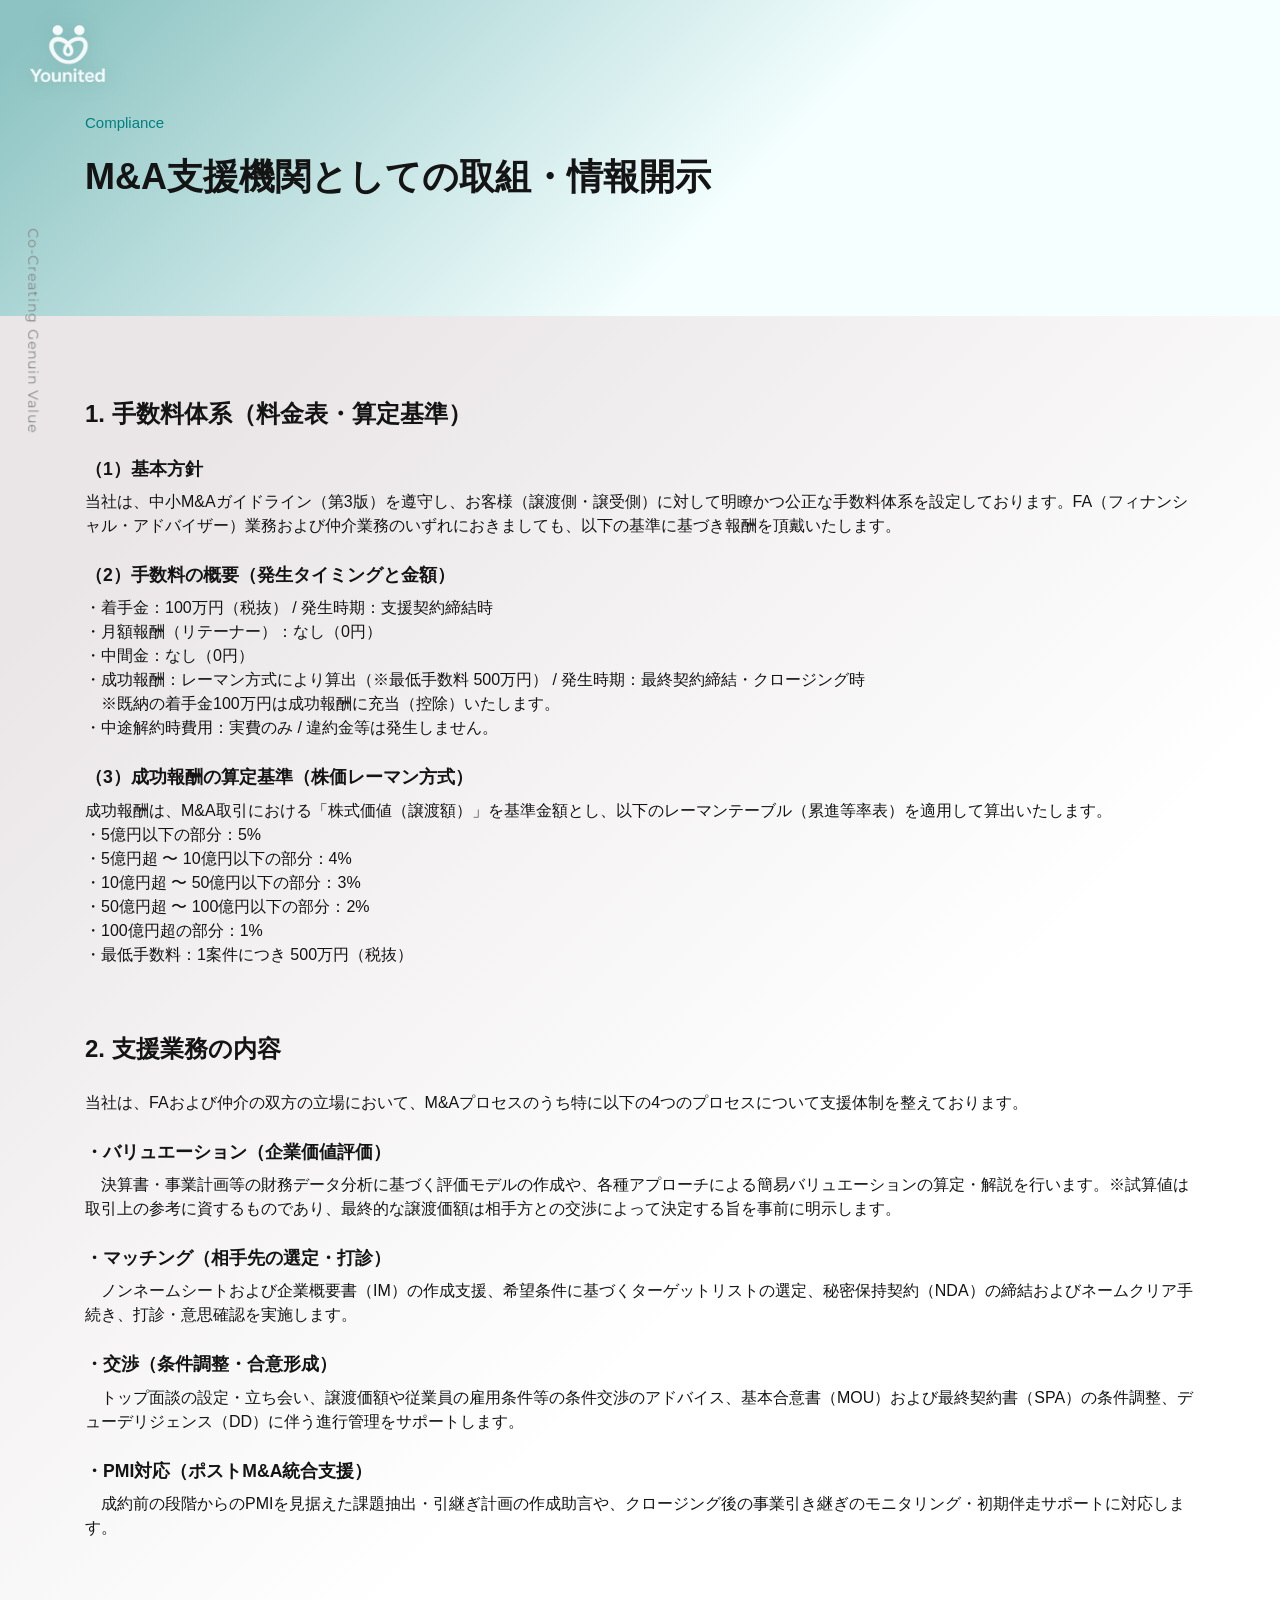
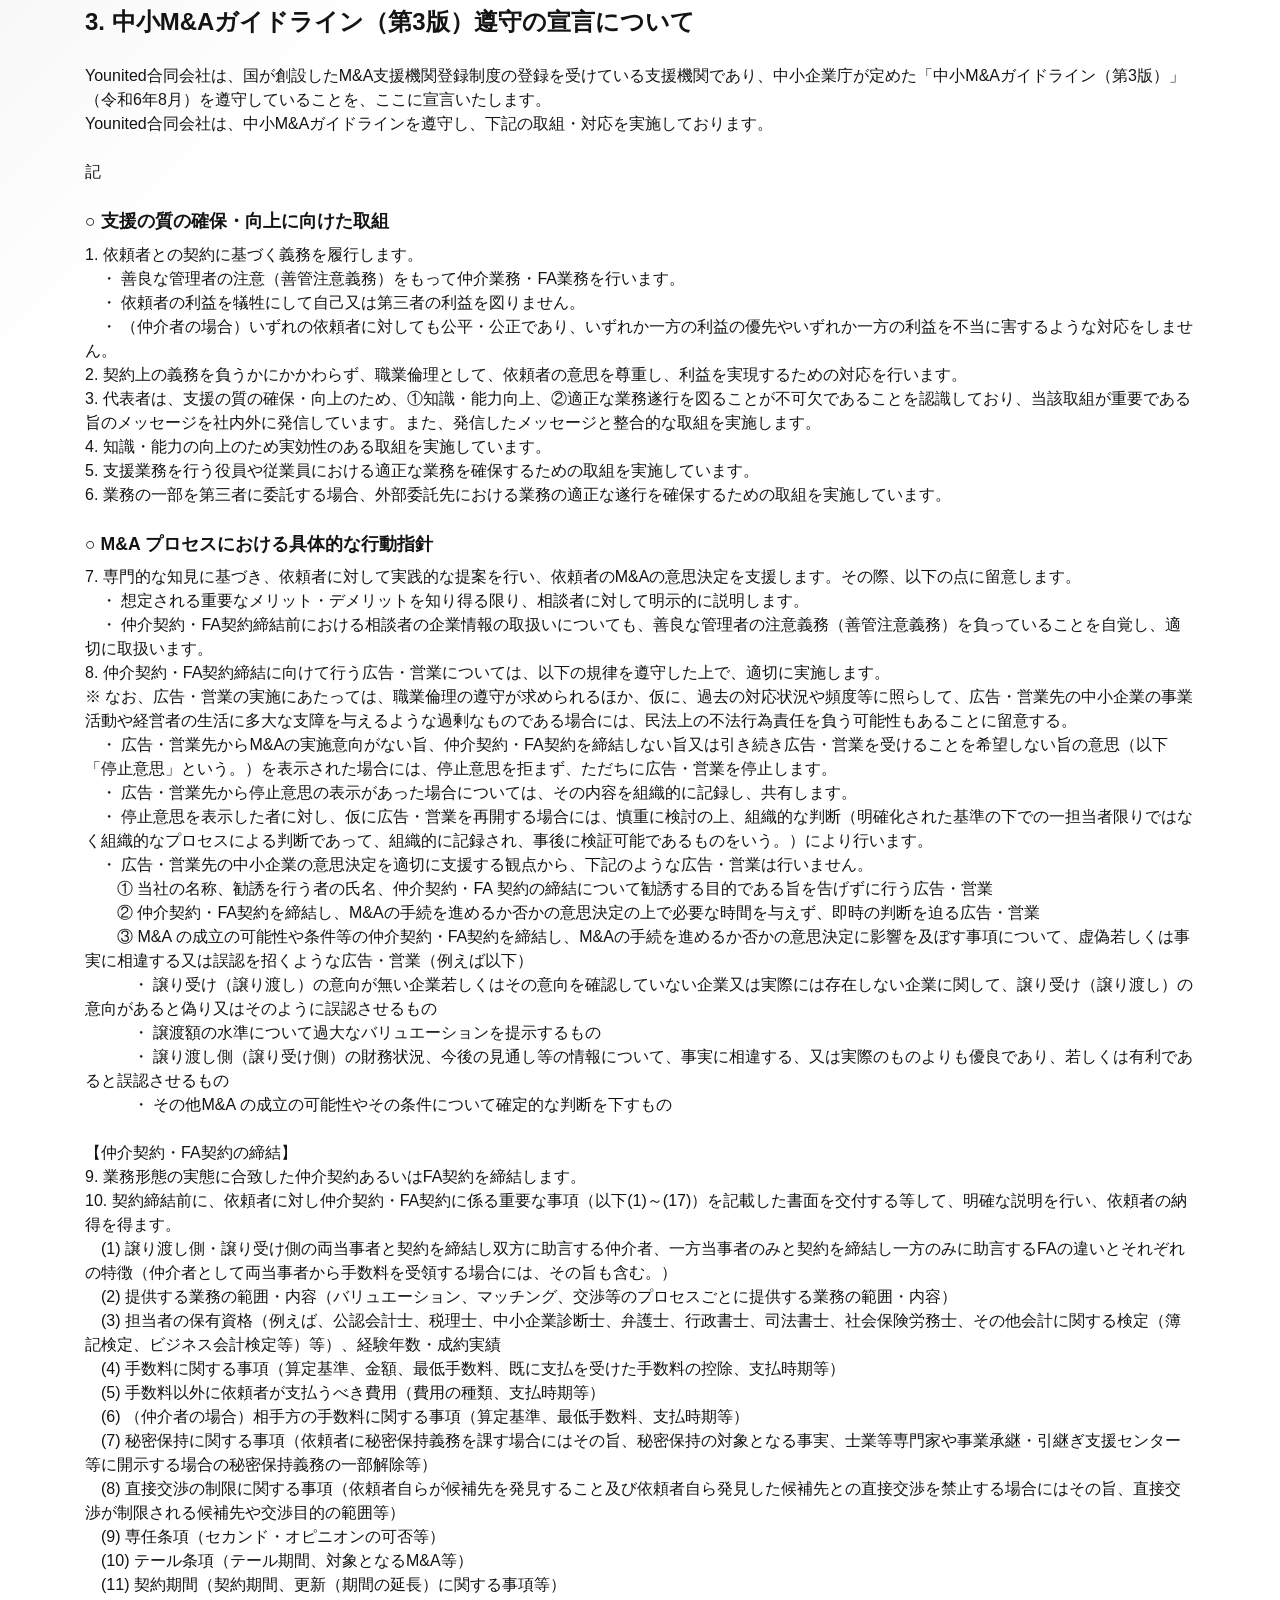
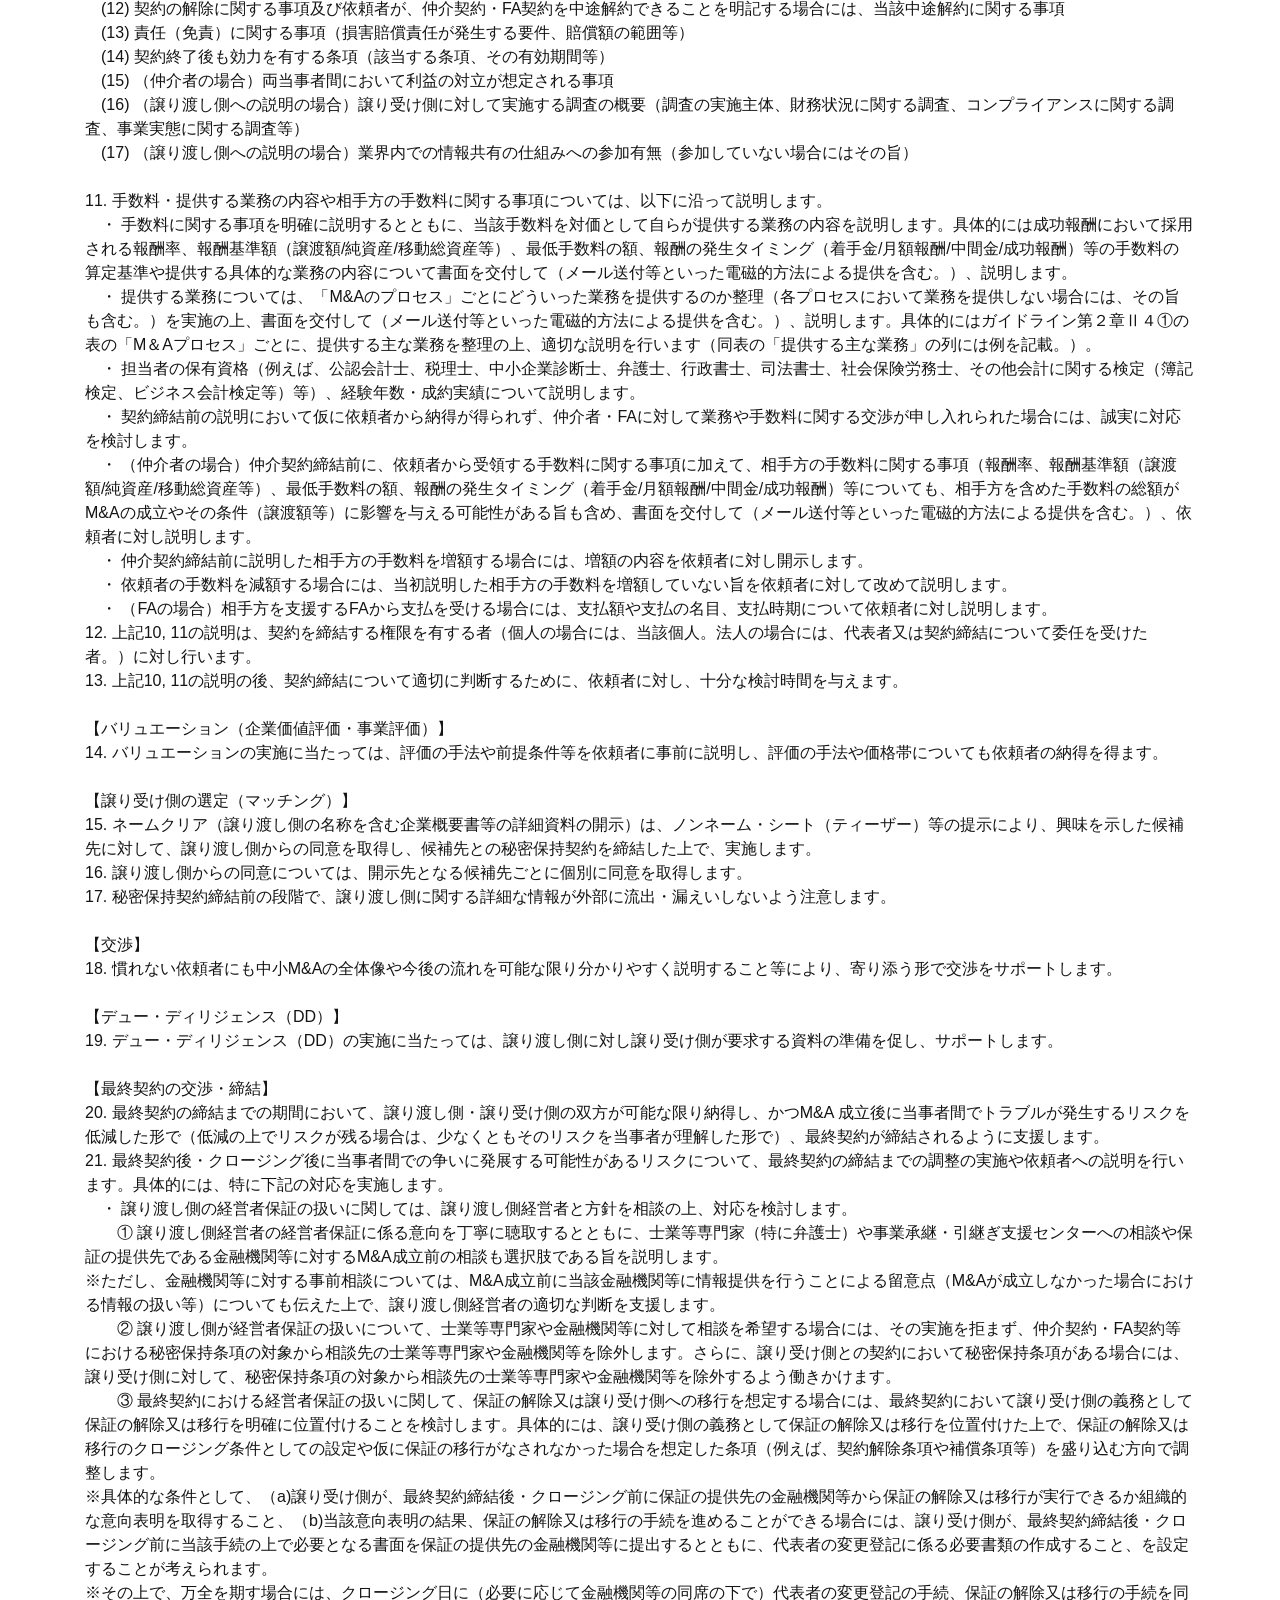
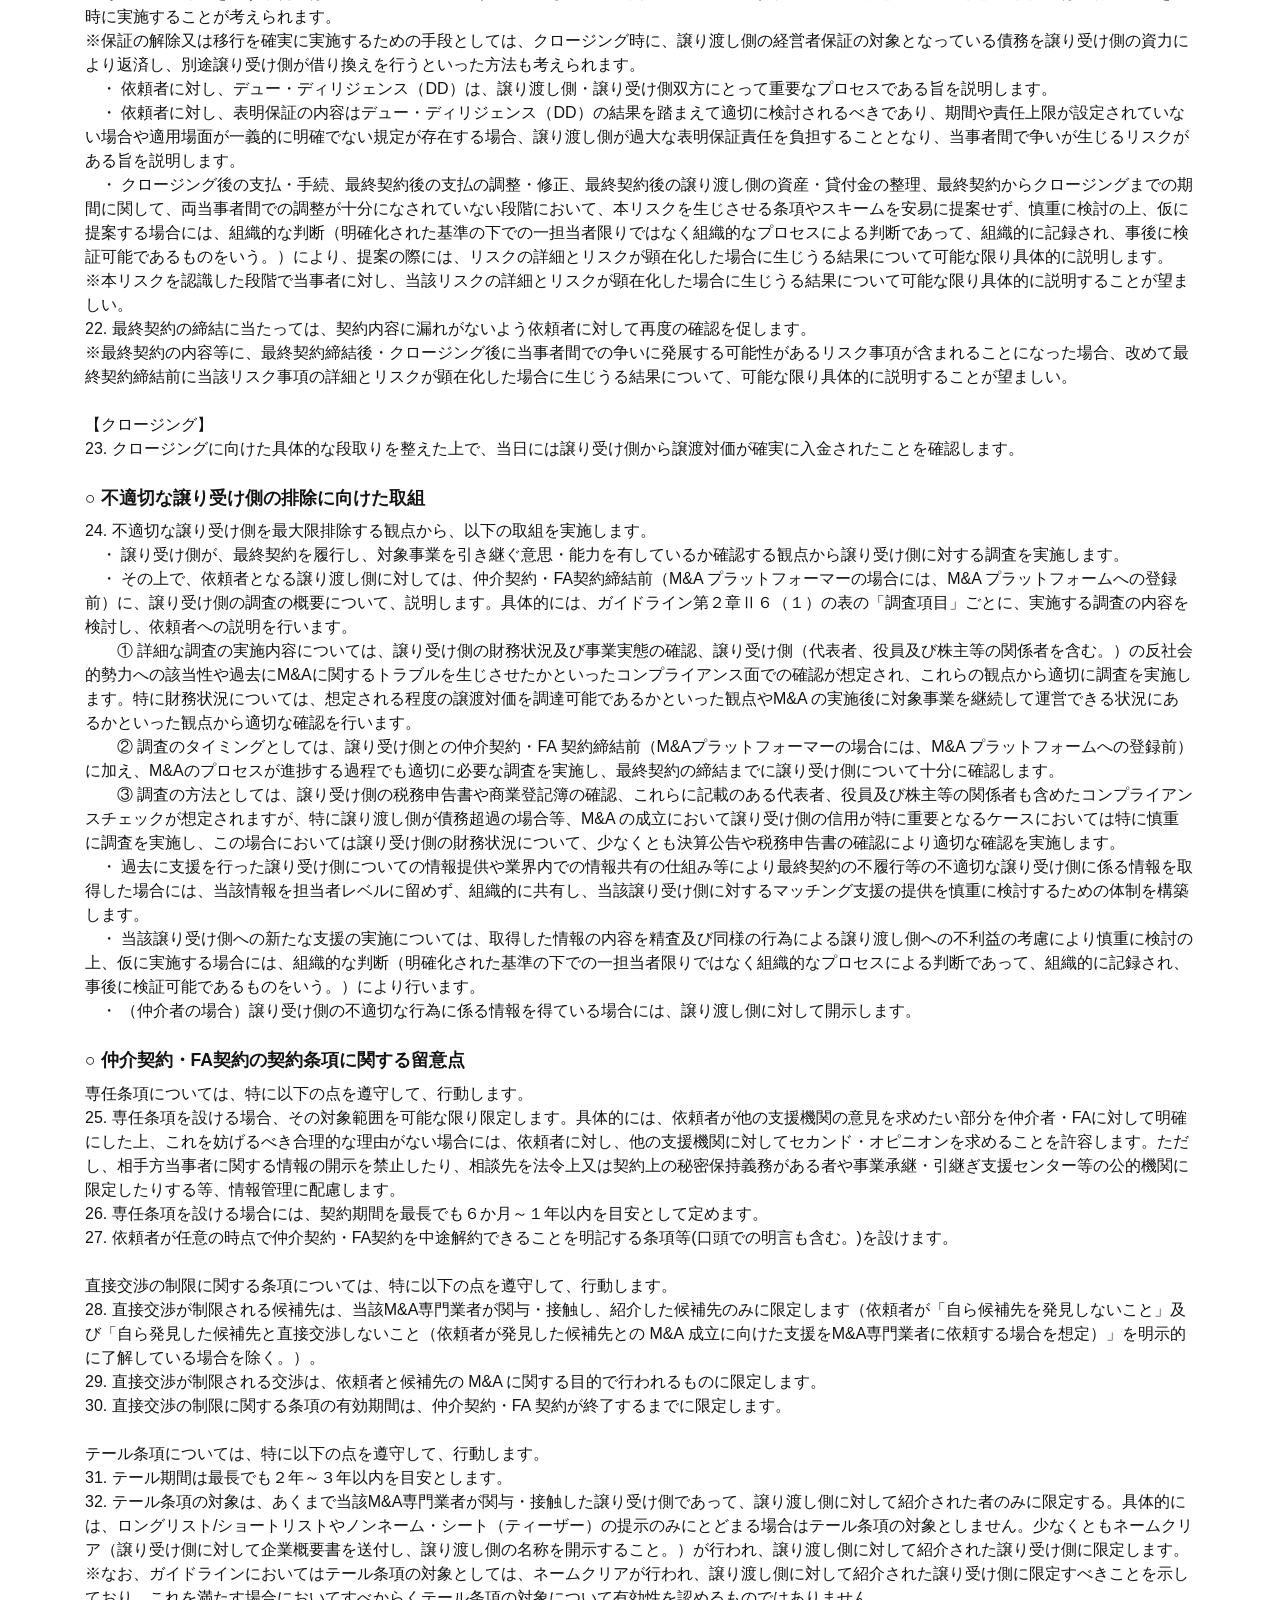
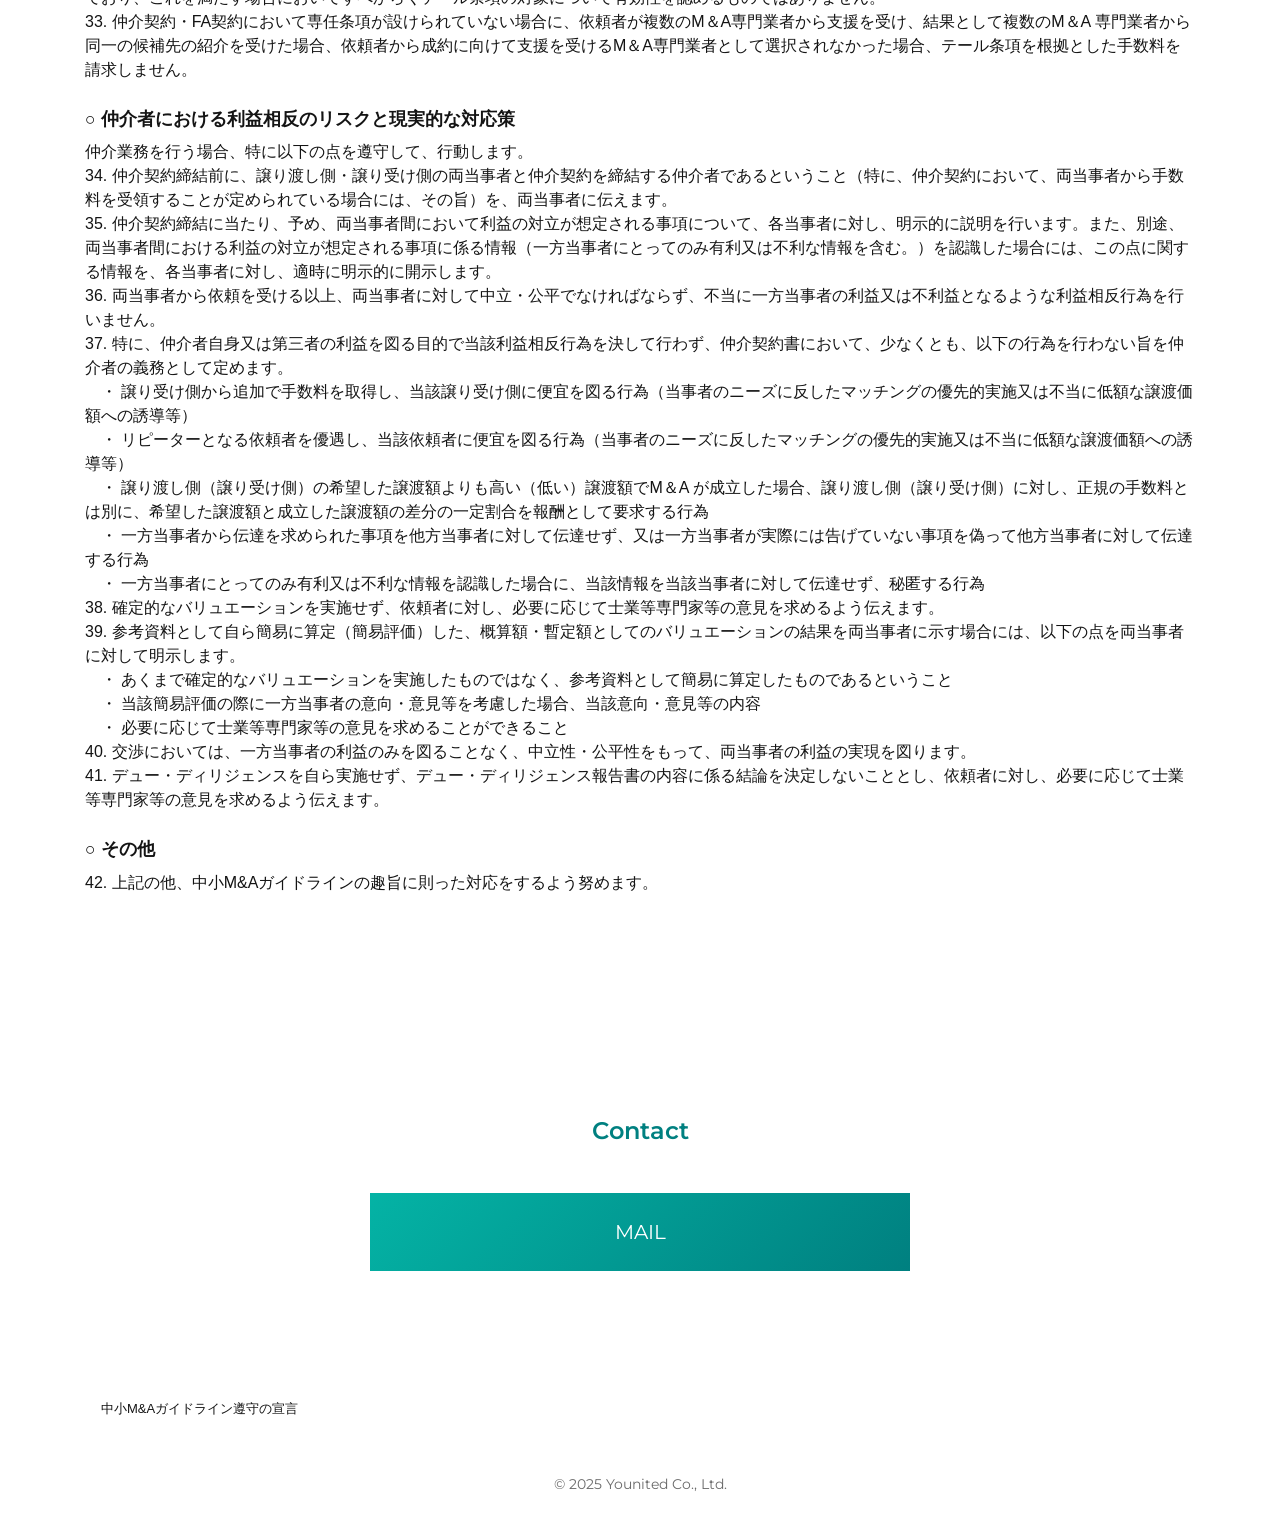
==== commit 0748e5c0: "Add files via upload" ====
--- a/compliance.html
+++ b/compliance.html
@@ -27,7 +27,7 @@
     <main class="l-main">
         <section class="section-page-main">
             <div class="section-content page-main-txtarea">
-                <h1 class="page-main-ttl"><span>Compliance</span>M&A支援機関としての取組・情報開示</h1>
+                <h1 class="page-main-ttl"><span>Compliance</span>M&A支援機関としての<br class="dn-pc">取組・情報開示</h1>
             </div>
         </section>
         <section class="section-page-content">
--- a/css/page.css
+++ b/css/page.css
@@ -37,6 +37,12 @@
 .page-txt-block{
     margin-bottom: 4rem;
 }
+.page-txt-ttl-sub{
+    font-size: 1.1rem;
+    font-weight: bold;
+    margin-bottom: .5rem;
+    display: block;
+}
 @media screen and (min-width: 768px){
 
 }
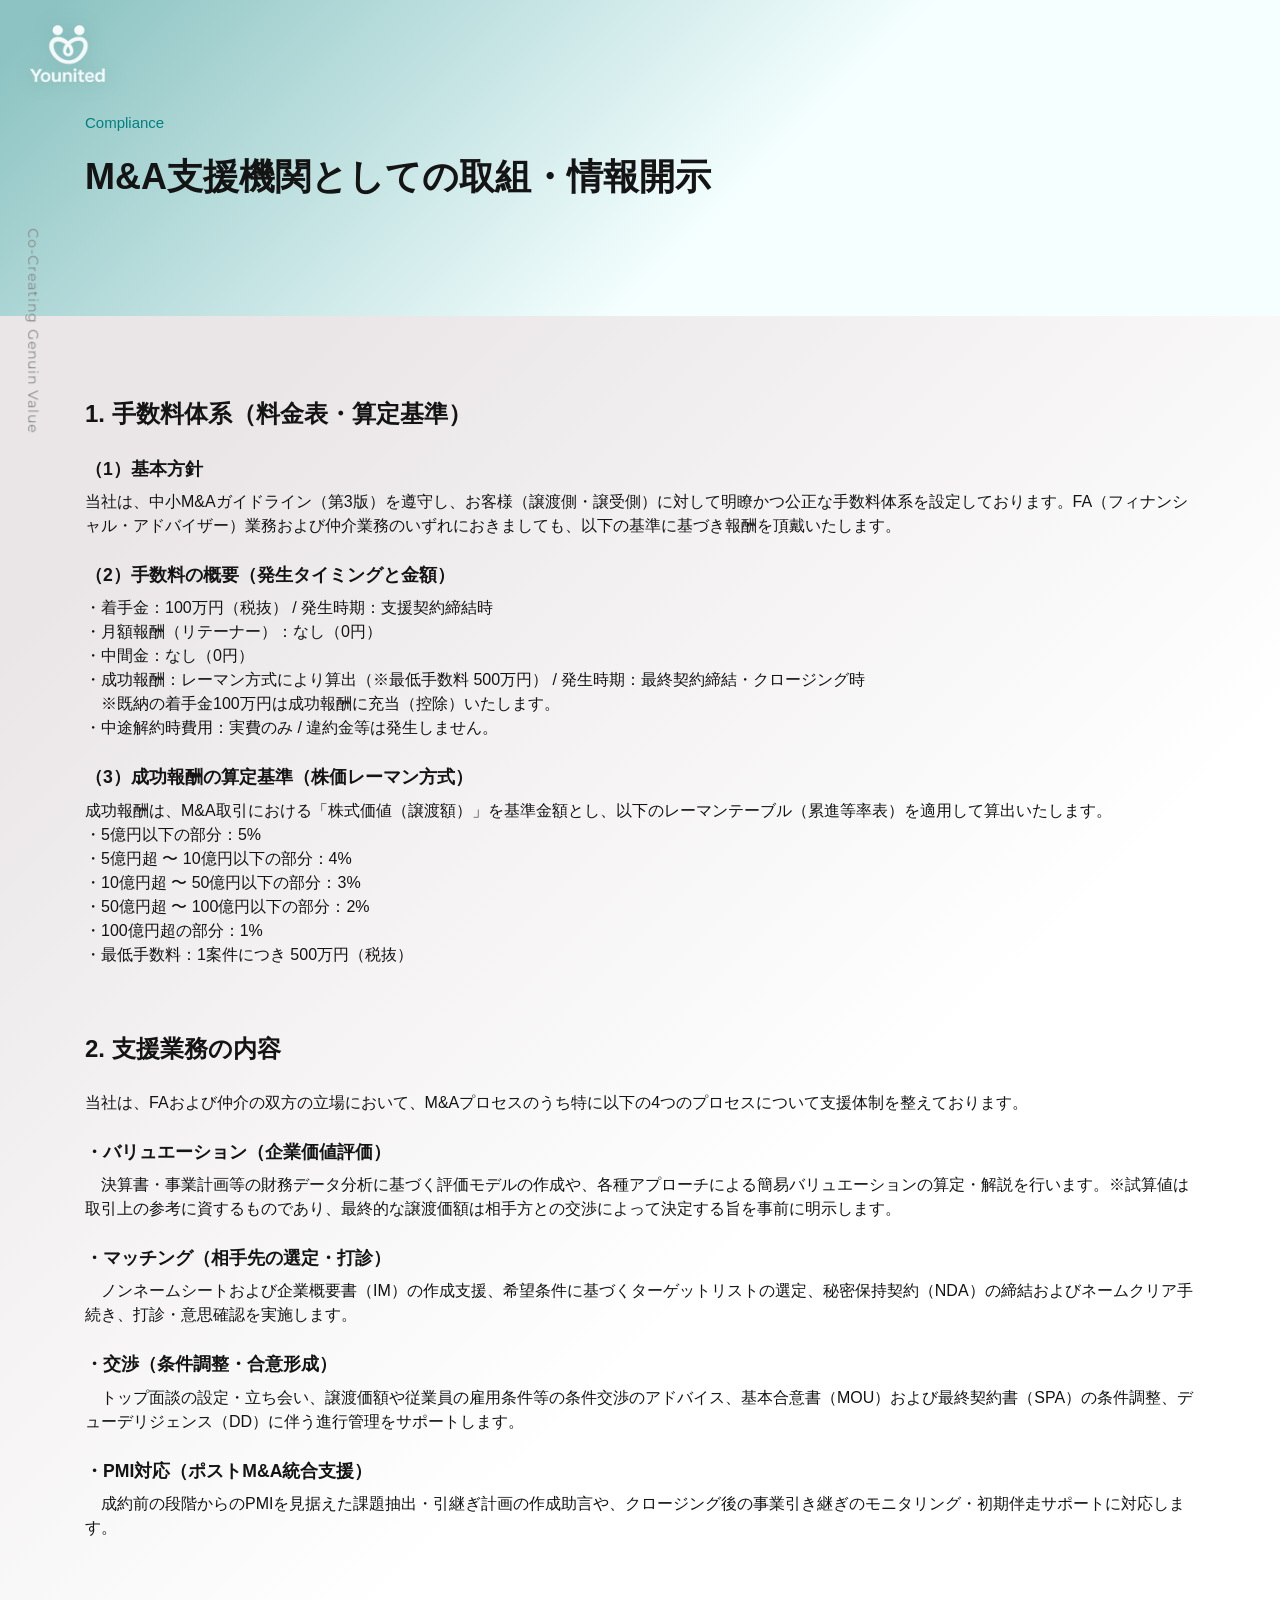
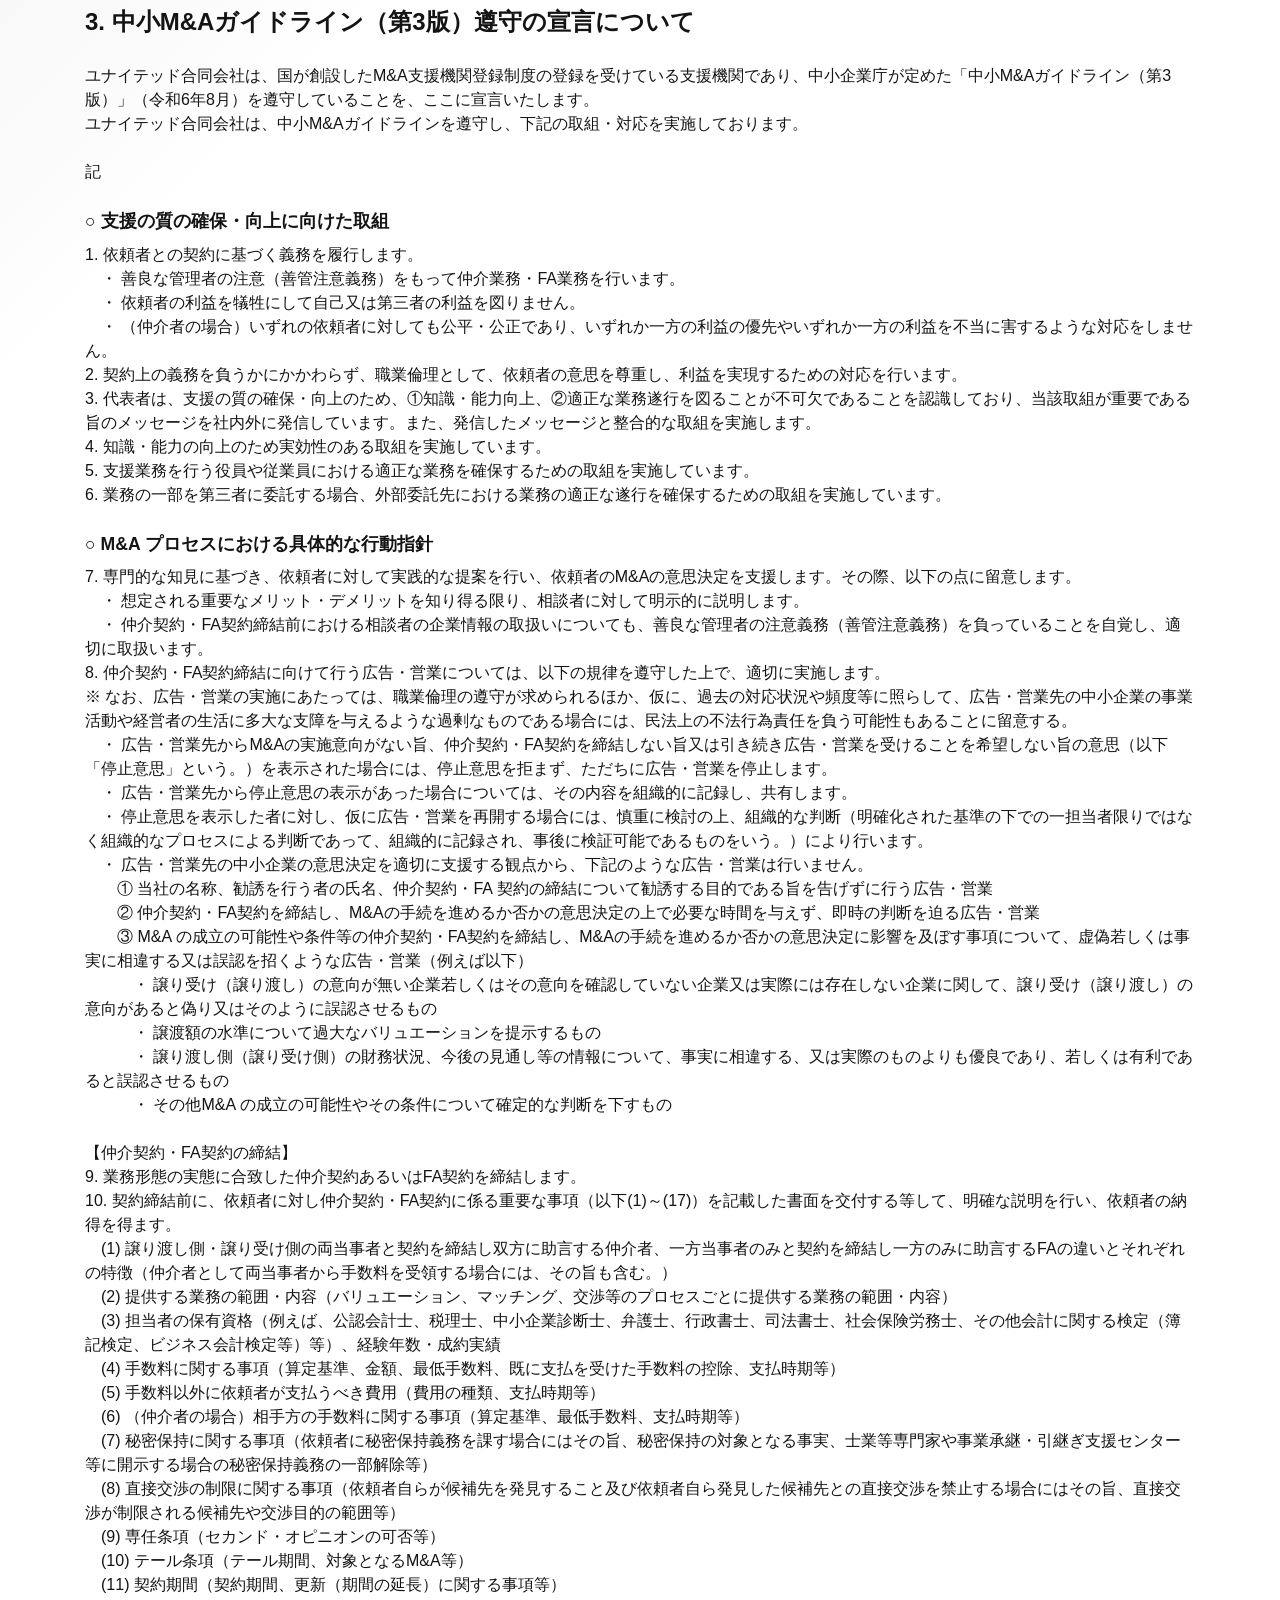
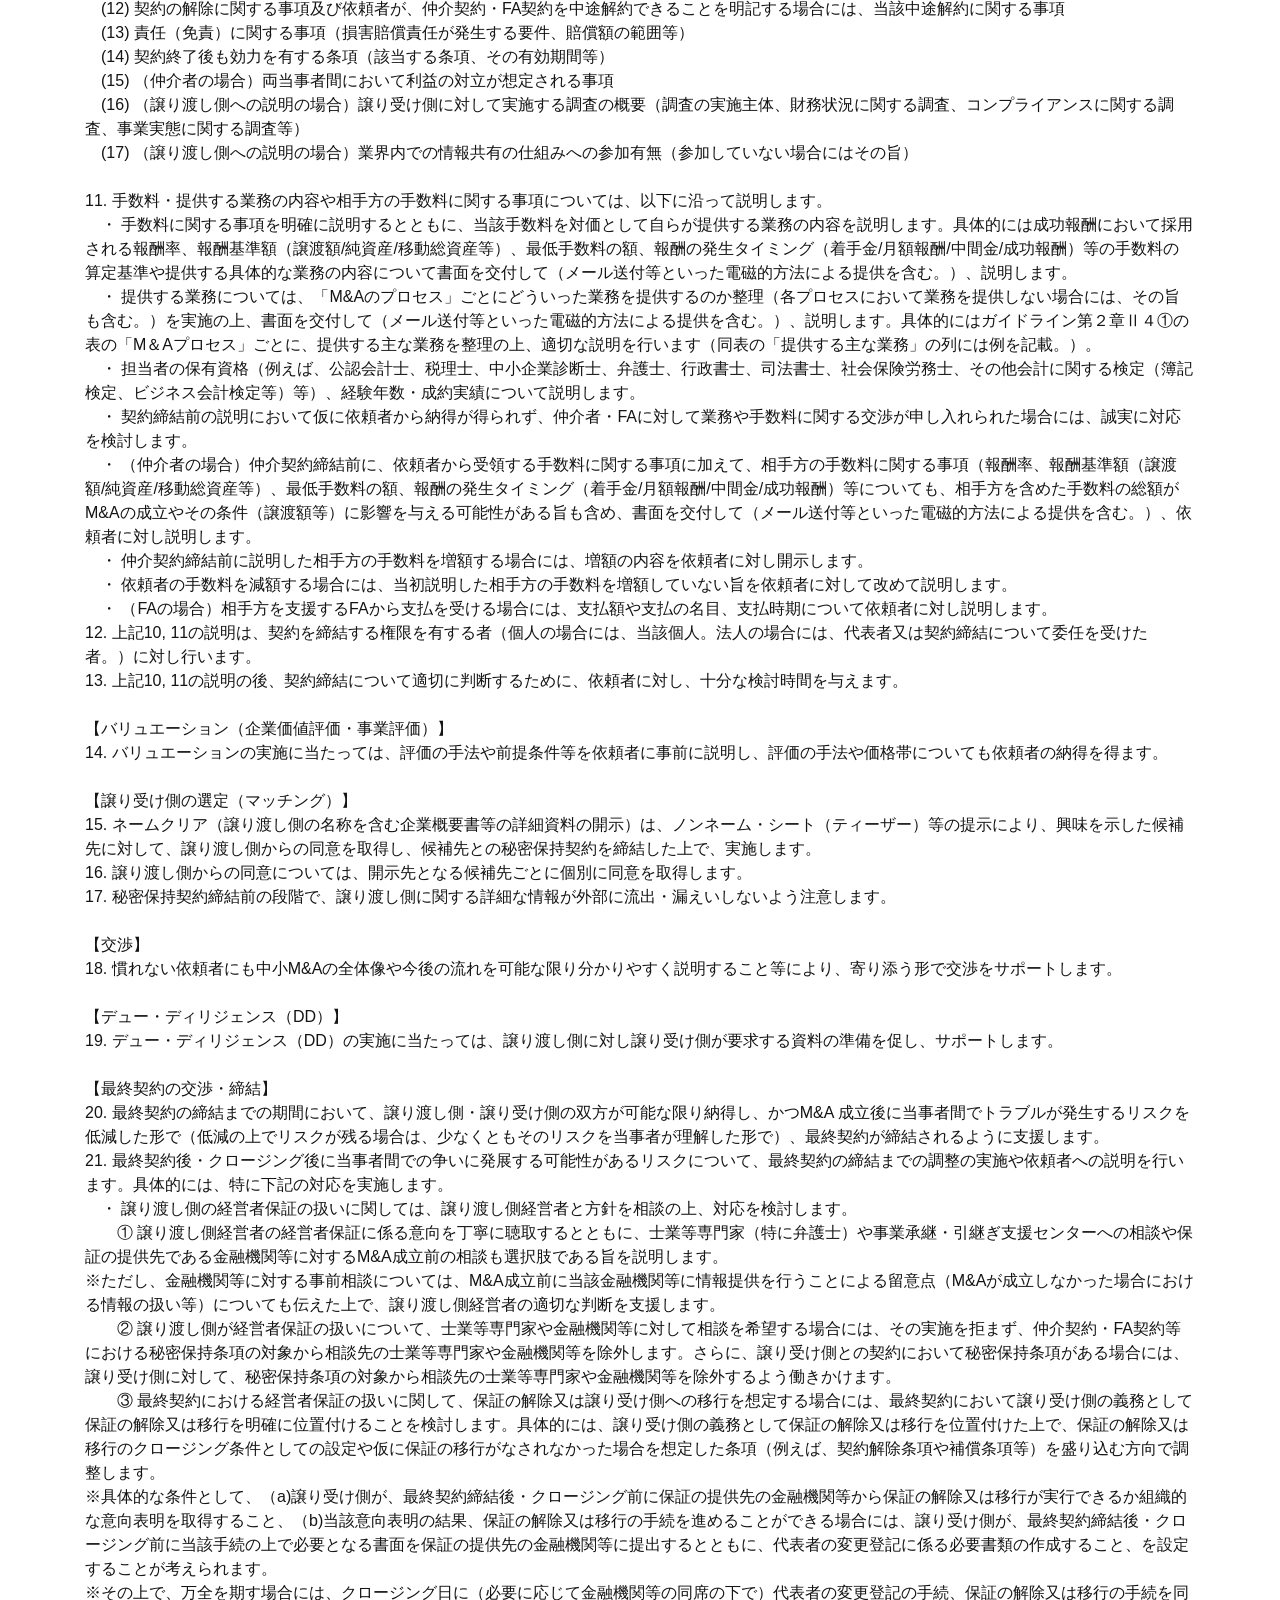
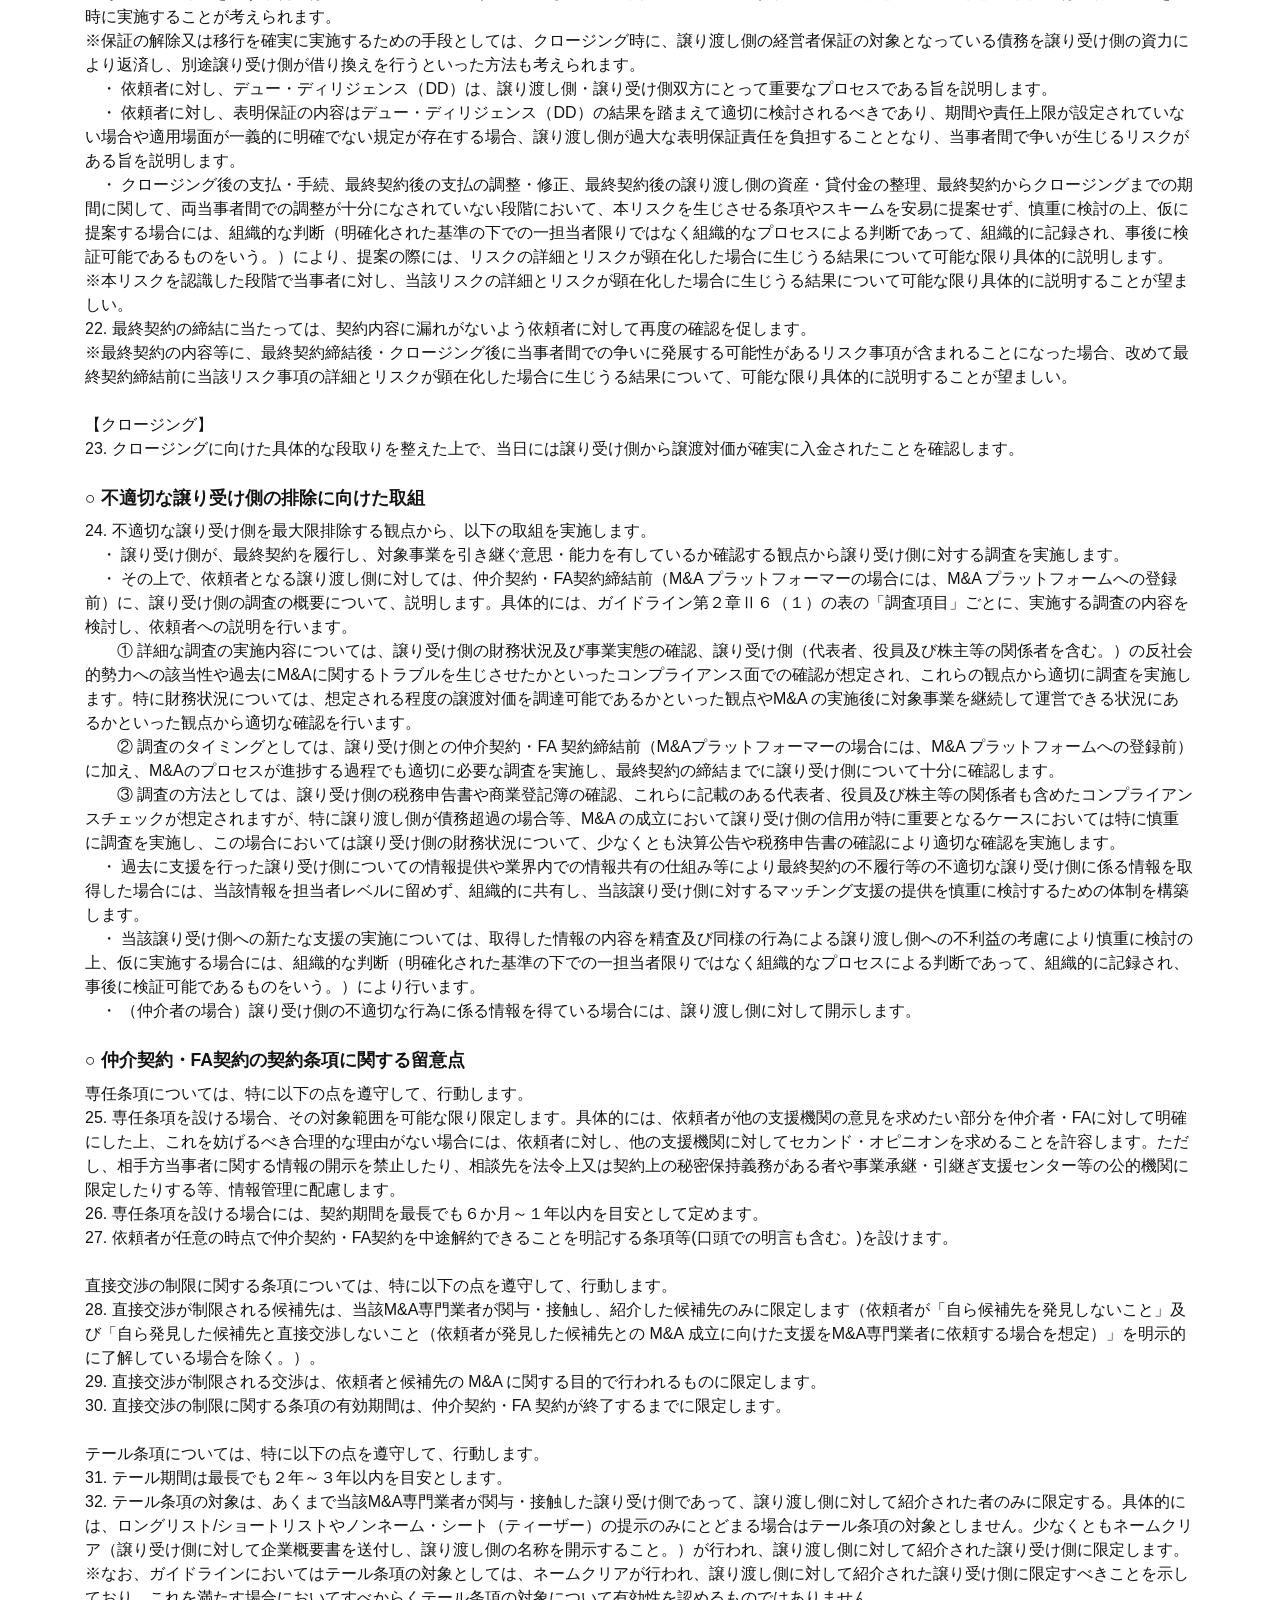
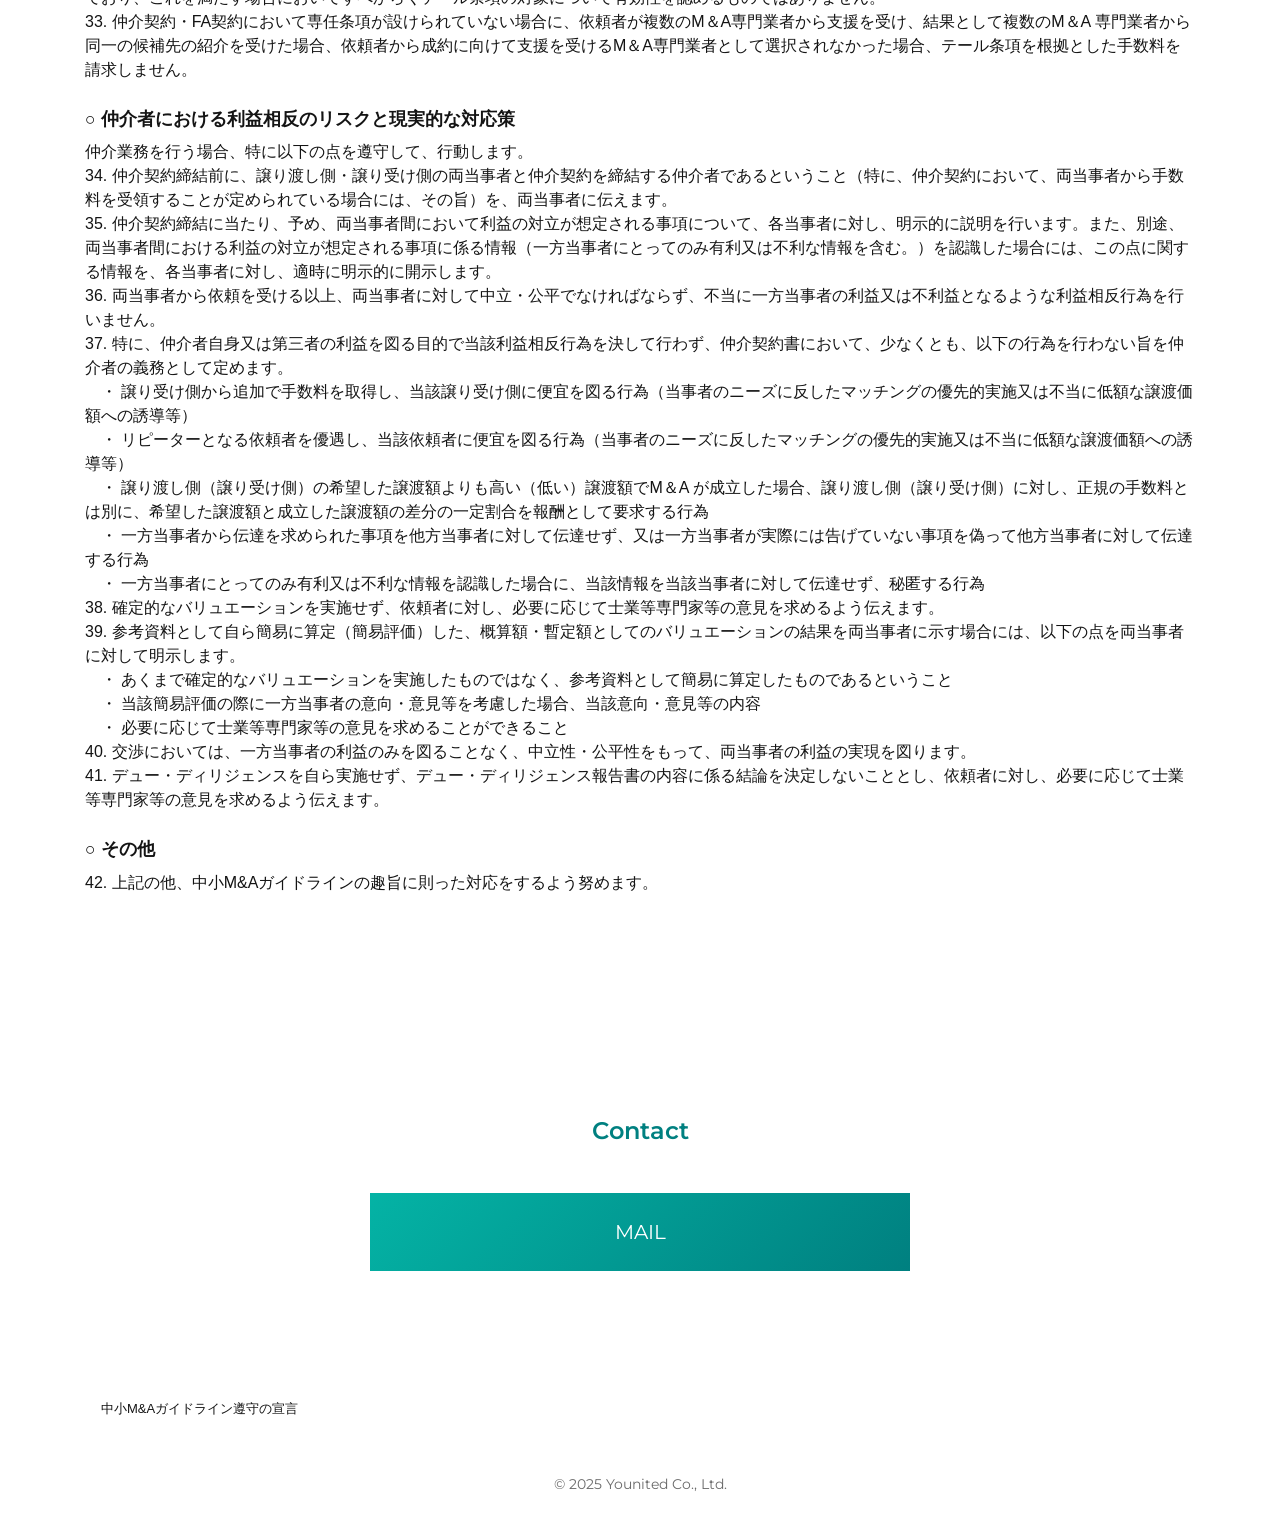
==== commit 5376db2f: "Add files via upload" ====
--- a/compliance.html
+++ b/compliance.html
@@ -79,8 +79,8 @@
                 <div class="page-txt-block">
                     <h2 class="page-ttl">3. 中小M&Aガイドライン（第3版）遵守の宣言について</h2>
                     <p class="page-txt">
-                        Younited合同会社は、国が創設したM&A支援機関登録制度の登録を受けている支援機関であり、中小企業庁が定めた「中小M&Aガイドライン（第3版）」（令和6年8月）を遵守していることを、ここに宣言いたします。<br>
-                        Younited合同会社は、中小M&Aガイドラインを遵守し、下記の取組・対応を実施しております。<br>
+                        ユナイテッド合同会社は、国が創設したM&A支援機関登録制度の登録を受けている支援機関であり、中小企業庁が定めた「中小M&Aガイドライン（第3版）」（令和6年8月）を遵守していることを、ここに宣言いたします。<br>
+                        ユナイテッド合同会社は、中小M&Aガイドラインを遵守し、下記の取組・対応を実施しております。<br>
                         <br>
                         記<br>
                         <br>
